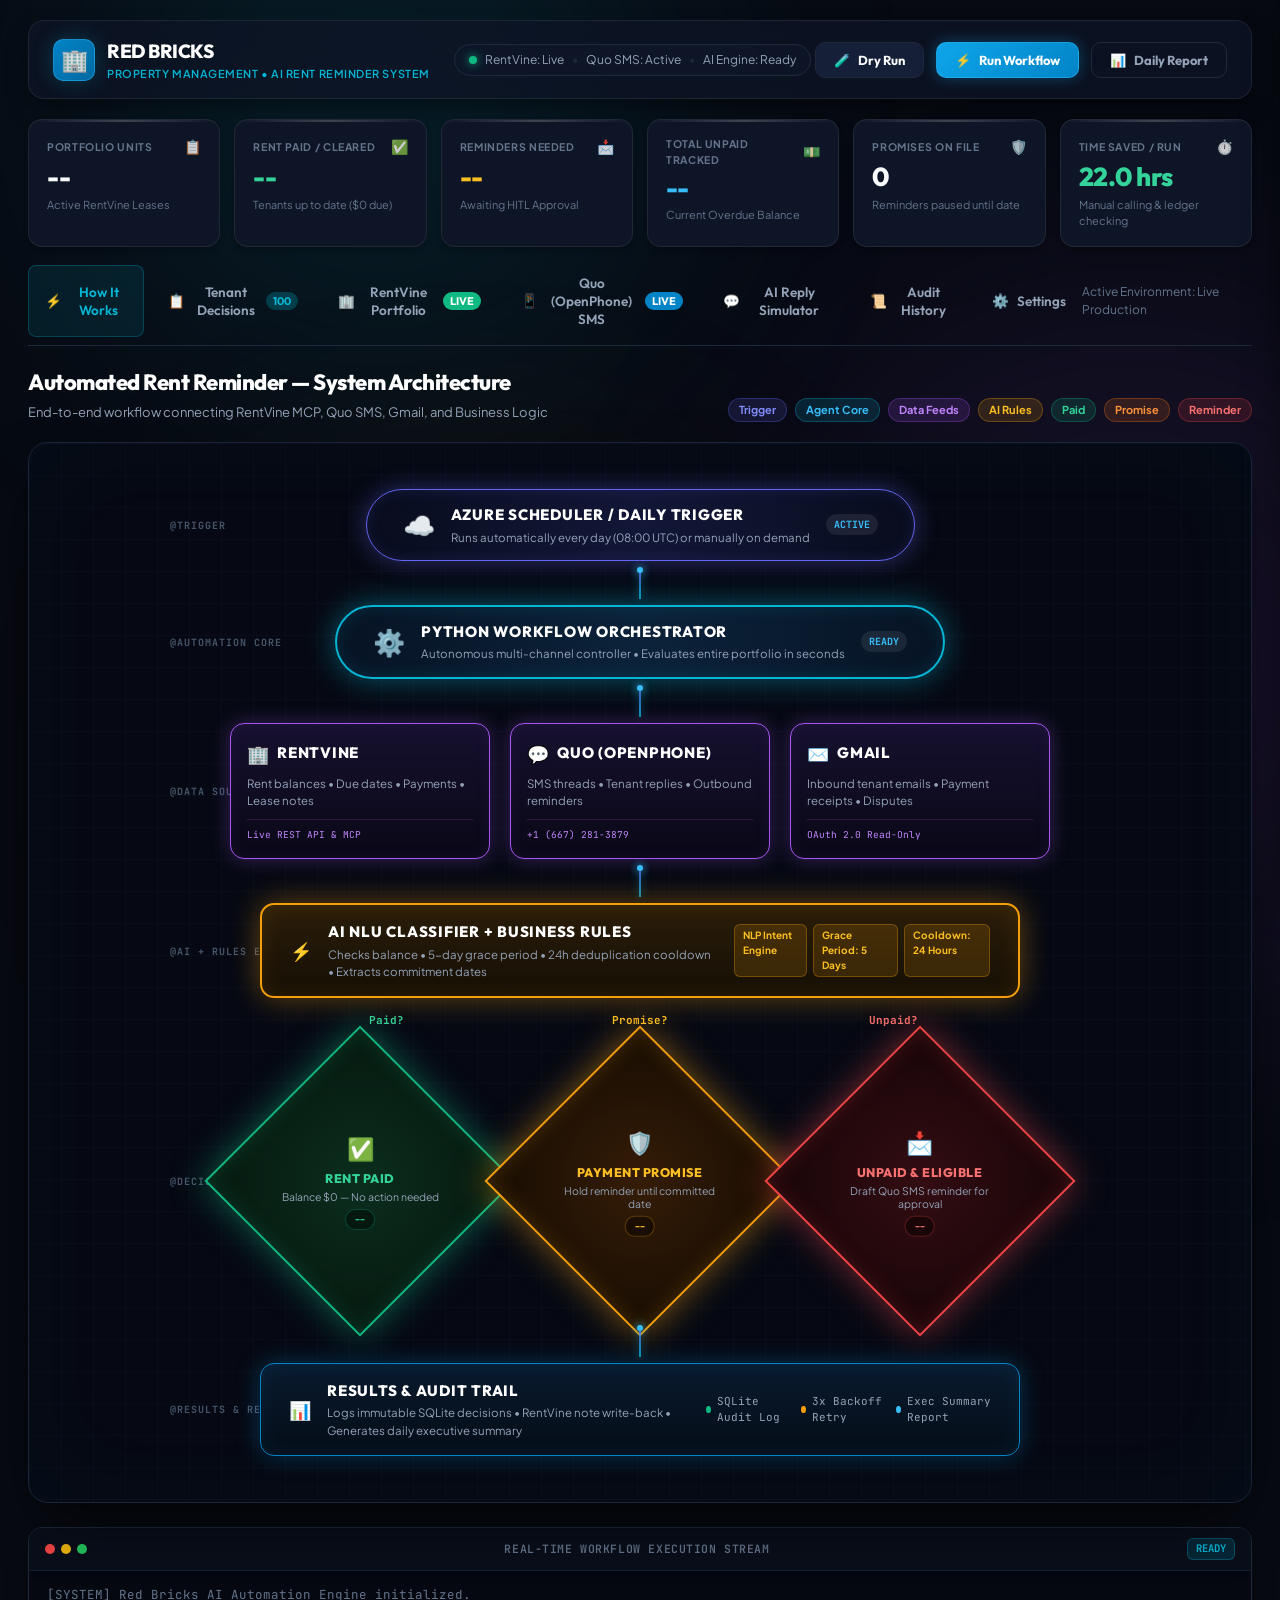
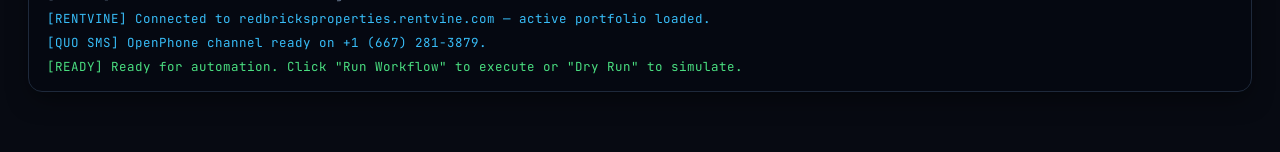
==== web/index.html @ 26672c4c "Quo" ====
<!DOCTYPE html>
<html lang="en">
<head>
  <meta charset="UTF-8">
  <meta name="viewport" content="width=device-width, initial-scale=1.0">
  <title>Red Bricks Property Management — AI-Powered Rent Automation</title>
  <meta name="description" content="AI-Powered Automated Rent Reminder Workflow connecting RentVine MCP, Quo (OpenPhone) SMS, Gmail, and Azure Scheduler.">

  <!-- Google Fonts: Outfit & Plus Jakarta Sans & JetBrains Mono -->
  <link rel="preconnect" href="https://fonts.googleapis.com">
  <link rel="preconnect" href="https://fonts.gstatic.com" crossorigin>
  <link href="https://fonts.googleapis.com/css2?family=JetBrains+Mono:wght@400;500;600&family=Outfit:wght@400;500;600;700;800&family=Plus+Jakarta+Sans:wght@400;500;600;700&display=swap" rel="stylesheet">

  <link rel="stylesheet" href="css/styles.css">
  <link rel="stylesheet" href="css/flowchart.css">
</head>
<body class="dark-theme">

  <!-- Ambient Glow Effects -->
  <div class="ambient-glow glow-cyan"></div>
  <div class="ambient-glow glow-purple"></div>
  <div class="ambient-glow glow-amber"></div>

  <!-- App Wrapper -->
  <div class="app-container">

    <!-- Top Navigation Header -->
    <header class="top-nav">
      <div class="nav-left">
        <div class="brand-badge">
          <div class="brand-icon">🏢</div>
          <div class="brand-text">
            <span class="brand-title">RED BRICKS</span>
            <span class="brand-subtitle">Property Management • AI Rent Reminder System</span>
          </div>
        </div>

        <div class="integration-status-pill" id="system-status-indicator">
          <span class="pulse-dot"></span>
          <span class="status-label">RentVine: Live</span>
          <span class="divider">•</span>
          <span class="status-label">Quo SMS: Active</span>
          <span class="divider">•</span>
          <span class="status-label">AI Engine: Ready</span>
        </div>
      </div>

      <div class="nav-right">
        <button id="btn-dry-run" class="btn btn-secondary" title="Preview AI decisions without dispatching messages">
          <span class="btn-icon">🧪</span>
          <span>Dry Run</span>
        </button>
        <button id="btn-run-workflow" class="btn btn-primary" title="Execute daily rent check and draft reminders">
          <span class="btn-icon">⚡</span>
          <span>Run Workflow</span>
        </button>
        <button id="btn-view-report" class="btn btn-ghost" title="View Daily Executive Report">
          <span class="btn-icon">📊</span>
          <span>Daily Report</span>
        </button>
      </div>
    </header>

    <!-- Executive KPI Summary Cards (Auto-updated from live data) -->
    <section class="kpi-ribbon" style="margin-top: 14px; margin-bottom: 18px;">
      <div class="kpi-card">
        <div class="kpi-header">
          <span class="kpi-title">PORTFOLIO UNITS</span>
          <span class="kpi-icon">📋</span>
        </div>
        <div class="kpi-value" id="val-total-units">--</div>
        <div class="kpi-subtext">Active RentVine Leases</div>
      </div>

      <div class="kpi-card">
        <div class="kpi-header">
          <span class="kpi-title">RENT PAID / CLEARED</span>
          <span class="kpi-icon">✅</span>
        </div>
        <div class="kpi-value highlight-emerald" id="val-count-paid">--</div>
        <div class="kpi-subtext">Tenants up to date ($0 due)</div>
      </div>

      <div class="kpi-card">
        <div class="kpi-header">
          <span class="kpi-title">REMINDERS NEEDED</span>
          <span class="kpi-icon">📩</span>
        </div>
        <div class="kpi-value highlight-amber" id="val-count-sent">--</div>
        <div class="kpi-subtext">Awaiting HITL Approval</div>
      </div>

      <div class="kpi-card">
        <div class="kpi-header">
          <span class="kpi-title">TOTAL UNPAID TRACKED</span>
          <span class="kpi-icon">💵</span>
        </div>
        <div class="kpi-value highlight-cyan" id="val-overdue-balance">--</div>
        <div class="kpi-subtext">Current Overdue Balance</div>
      </div>

      <div class="kpi-card">
        <div class="kpi-header">
          <span class="kpi-title">PROMISES ON FILE</span>
          <span class="kpi-icon">🛡️</span>
        </div>
        <div class="kpi-value" id="val-count-promises">0</div>
        <div class="kpi-subtext">Reminders paused until date</div>
      </div>

      <div class="kpi-card">
        <div class="kpi-header">
          <span class="kpi-title">TIME SAVED / RUN</span>
          <span class="kpi-icon">⏱️</span>
        </div>
        <div class="kpi-value highlight-emerald" id="val-time-saved">22.0 hrs</div>
        <div class="kpi-subtext">Manual calling & ledger checking</div>
      </div>
    </section>

    <!-- Main Navigation Tabs -->
    <nav class="sub-nav">
      <div class="nav-tabs">
        <button class="nav-tab active" data-tab="architecture">
          <span class="tab-icon">⚡</span> How It Works
        </button>
        <button class="nav-tab" data-tab="tenants">
          <span class="tab-icon">📋</span> Tenant Decisions
          <span class="tab-badge" id="badge-total-tenants">100</span>
        </button>
        <button class="nav-tab" data-tab="rentvine-live">
          <span class="tab-icon">🏢</span> RentVine Portfolio
          <span class="tab-badge" style="background:#10b981;color:#fff;">LIVE</span>
        </button>
        <button class="nav-tab" data-tab="quo-live">
          <span class="tab-icon">📱</span> Quo (OpenPhone) SMS
          <span class="tab-badge" style="background:#0284c7;color:#fff;">LIVE</span>
        </button>
        <button class="nav-tab" data-tab="simulator">
          <span class="tab-icon">💬</span> AI Reply Simulator
        </button>
        <button class="nav-tab" data-tab="runs">
          <span class="tab-icon">📜</span> Audit History
        </button>
        <button class="nav-tab" data-tab="settings">
          <span class="tab-icon">⚙️</span> Settings
        </button>
      </div>
      <div class="last-sync-tag" id="last-sync-time">
        Active Environment: Live Production
      </div>
    </nav>

    <!-- TAB 1: SYSTEM ARCHITECTURE & INTERACTIVE FLOWCHART -->
    <main class="tab-content active" id="tab-architecture">
      <div class="content-header">
        <div>
          <h1 class="page-title">Automated Rent Reminder — System Architecture</h1>
          <p class="page-subtitle">End-to-end workflow connecting RentVine MCP, Quo SMS, Gmail, and Business Logic</p>
        </div>
        <div class="flowchart-actions">
          <div class="legend-pills">
            <span class="legend-pill glow-pill-blue">Trigger</span>
            <span class="legend-pill glow-pill-cyan">Agent Core</span>
            <span class="legend-pill glow-pill-purple">Data Feeds</span>
            <span class="legend-pill glow-pill-amber">AI Rules</span>
            <span class="legend-pill glow-pill-emerald">Paid</span>
            <span class="legend-pill glow-pill-orange">Promise</span>
            <span class="legend-pill glow-pill-red">Reminder</span>
          </div>
        </div>
      </div>

      <!-- Flowchart Container with animated particles -->
      <div class="flowchart-board" id="flowchart-board">
        <div class="grid-overlay"></div>
        <svg class="flowchart-svg" id="flowchart-svg" width="100%" height="100%"></svg>

        <div class="flowchart-layout">
          <!-- Layer 1: Trigger -->
          <div class="flow-layer" data-layer-title="TRIGGER">
            <div class="flow-node node-pill node-azure" id="node-azure" data-node="azure">
              <div class="node-icon">☁️</div>
              <div class="node-content">
                <div class="node-title">AZURE SCHEDULER / DAILY TRIGGER</div>
                <div class="node-desc">Runs automatically every day (08:00 UTC) or manually on demand</div>
              </div>
              <div class="node-badge" id="badge-azure-status">ACTIVE</div>
            </div>
          </div>

          <div class="flow-connector-stem"></div>

          <!-- Layer 2: Automation Core -->
          <div class="flow-layer" data-layer-title="AUTOMATION CORE">
            <div class="flow-node node-pill node-agent" id="node-agent" data-node="agent">
              <div class="node-icon">⚙️</div>
              <div class="node-content">
                <div class="node-title">PYTHON WORKFLOW ORCHESTRATOR</div>
                <div class="node-desc">Autonomous multi-channel controller • Evaluates entire portfolio in seconds</div>
              </div>
              <div class="node-badge" id="badge-agent-status">READY</div>
            </div>
          </div>

          <div class="flow-connector-stem"></div>

          <!-- Layer 3: Data Sources -->
          <div class="flow-layer" data-layer-title="DATA SOURCES">
            <div class="flow-row three-cols">
              <!-- RentVine MCP -->
              <div class="flow-node node-card node-rentvine" id="node-rentvine" data-node="rentvine">
                <div class="node-card-header">
                  <div class="node-icon-small">🏢</div>
                  <div class="node-title">RENTVINE</div>
                </div>
                <div class="node-desc">Rent balances • Due dates • Payments • Lease notes</div>
                <div class="node-meta-tag">Live REST API & MCP</div>
              </div>

              <!-- Quo (OpenPhone) -->
              <div class="flow-node node-card node-quo" id="node-quo" data-node="quo">
                <div class="node-card-header">
                  <div class="node-icon-small">💬</div>
                  <div class="node-title">QUO (OPENPHONE)</div>
                </div>
                <div class="node-desc">SMS threads • Tenant replies • Outbound reminders</div>
                <div class="node-meta-tag">+1 (667) 281-3879</div>
              </div>

              <!-- Gmail -->
              <div class="flow-node node-card node-gmail" id="node-gmail" data-node="gmail">
                <div class="node-card-header">
                  <div class="node-icon-small">✉️</div>
                  <div class="node-title">GMAIL</div>
                </div>
                <div class="node-desc">Inbound tenant emails • Payment receipts • Disputes</div>
                <div class="node-meta-tag">OAuth 2.0 Read-Only</div>
              </div>
            </div>
          </div>

          <div class="flow-connector-stem"></div>

          <!-- Layer 4: AI + Business Rules Engine -->
          <div class="flow-layer" data-layer-title="AI + RULES ENGINE">
            <div class="flow-node node-banner node-rules" id="node-rules" data-node="rules">
              <div class="node-icon-small">⚡</div>
              <div class="node-content">
                <div class="node-title">AI NLU CLASSIFIER + BUSINESS RULES</div>
                <div class="node-desc">Checks balance • 5-day grace period • 24h deduplication cooldown • Extracts commitment dates</div>
              </div>
              <div class="node-chips">
                <span class="chip">NLP Intent Engine</span>
                <span class="chip">Grace Period: 5 Days</span>
                <span class="chip">Cooldown: 24 Hours</span>
              </div>
            </div>
          </div>

          <div class="flow-connector-labels">
            <span class="branch-label paid-label">Paid?</span>
            <span class="branch-label promise-label">Promise?</span>
            <span class="branch-label unpaid-label">Unpaid?</span>
          </div>

          <!-- Layer 5: Decision Outcomes -->
          <div class="flow-layer" data-layer-title="DECISION OUTCOMES">
            <div class="flow-row three-cols diamonds-row">
              <div class="diamond-wrapper">
                <div class="flow-node node-diamond diamond-green" id="node-outcome-paid" data-node="outcome-paid">
                  <div class="diamond-inner">
                    <div class="diamond-icon">✅</div>
                    <div class="diamond-title">RENT PAID</div>
                    <div class="diamond-desc">Balance $0 — No action needed</div>
                    <div class="diamond-counter" id="count-diamond-paid">--</div>
                  </div>
                </div>
              </div>

              <div class="diamond-wrapper">
                <div class="flow-node node-diamond diamond-orange" id="node-outcome-promise" data-node="outcome-promise">
                  <div class="diamond-inner">
                    <div class="diamond-icon">🛡️</div>
                    <div class="diamond-title">PAYMENT PROMISE</div>
                    <div class="diamond-desc">Hold reminder until committed date</div>
                    <div class="diamond-counter" id="count-diamond-promise">--</div>
                  </div>
                </div>
              </div>

              <div class="diamond-wrapper">
                <div class="flow-node node-diamond diamond-red" id="node-outcome-unpaid" data-node="outcome-unpaid">
                  <div class="diamond-inner">
                    <div class="diamond-icon">📩</div>
                    <div class="diamond-title">UNPAID & ELIGIBLE</div>
                    <div class="diamond-desc">Draft Quo SMS reminder for approval</div>
                    <div class="diamond-counter" id="count-diamond-unpaid">--</div>
                  </div>
                </div>
              </div>
            </div>
          </div>

          <div class="flow-connector-stem"></div>

          <!-- Layer 6: Results & Reporting Layer -->
          <div class="flow-layer" data-layer-title="RESULTS & REPORTING">
            <div class="flow-node node-banner node-results" id="node-results" data-node="results">
              <div class="node-icon-small">📊</div>
              <div class="node-content">
                <div class="node-title">RESULTS & AUDIT TRAIL</div>
                <div class="node-desc">Logs immutable SQLite decisions • RentVine note write-back • Generates daily executive summary</div>
              </div>
              <div class="results-indicators">
                <div class="res-item"><span class="dot-green"></span> SQLite Audit Log</div>
                <div class="res-item"><span class="dot-amber"></span> 3x Backoff Retry</div>
                <div class="res-item"><span class="dot-cyan"></span> Exec Summary Report</div>
              </div>
            </div>
          </div>
        </div>
      </div>

      <!-- Live Execution Log Terminal -->
      <section class="live-terminal-panel">
        <div class="terminal-header">
          <div class="terminal-dots">
            <span class="dot red"></span>
            <span class="dot yellow"></span>
            <span class="dot green"></span>
          </div>
          <div class="terminal-title">REAL-TIME WORKFLOW EXECUTION STREAM</div>
          <div class="terminal-badge" id="terminal-status-tag">READY</div>
        </div>
        <div class="terminal-body" id="workflow-console-output">
          <div class="log-line text-muted">[SYSTEM] Red Bricks AI Automation Engine initialized.</div>
          <div class="log-line text-info">[RENTVINE] Connected to redbricksproperties.rentvine.com — active portfolio loaded.</div>
          <div class="log-line text-info">[QUO SMS] OpenPhone channel ready on +1 (667) 281-3879.</div>
          <div class="log-line text-success">[READY] Ready for automation. Click "Run Workflow" to execute or "Dry Run" to simulate.</div>
        </div>
      </section>
    </main>

    <!-- TAB 2: TENANT DECISIONS & LEDGER -->
    <main class="tab-content" id="tab-tenants">
      <div class="content-header">
        <div>
          <h1 class="page-title">Tenant Decisions & AI Outcomes</h1>
          <p class="page-subtitle">Real-time status of rent balances, due dates, AI outcomes, and 1-click reminder triggers.</p>
        </div>
        <div class="table-controls">
          <div class="search-box">
            <span class="search-icon">🔍</span>
            <input type="text" id="tenant-search" placeholder="Search tenant, property, or unit...">
          </div>
          <select id="filter-property" class="select-dropdown">
            <option value="ALL">All Properties (Live)</option>
          </select>
        </div>
      </div>

      <!-- Filter Tabs -->
      <div class="filter-pills">
        <button class="filter-pill active" data-filter="ALL" id="pill-filter-all">All Tenants</button>
        <button class="filter-pill" data-filter="SEND_REMINDER" id="pill-filter-reminded">📩 Reminders Needed</button>
        <button class="filter-pill" data-filter="HOLD_PROMISE" id="pill-filter-promised">🛡️ Promises on File</button>
        <button class="filter-pill" data-filter="SKIP_PAID" id="pill-filter-paid">✅ Paid / Cleared</button>
        <button class="filter-pill" data-filter="FLAG_MANUAL_REVIEW" id="pill-filter-flagged">🔴 Flagged / Disputes</button>
        <button class="filter-pill" data-filter="SKIP_ALREADY_REMINDED" id="pill-filter-cooldown">🚫 In Cooldown / Grace</button>
      </div>

      <!-- Tenants Table -->
      <div class="table-container">
        <table class="data-table" id="tenants-table">
          <thead>
            <tr>
              <th>Tenant & Contact</th>
              <th>Property & Unit</th>
              <th>Rent Balance</th>
              <th>Due Date</th>
              <th>Latest Tenant Message</th>
              <th>AI Decision Outcome</th>
              <th>Reason & Status</th>
              <th>Action</th>
            </tr>
          </thead>
          <tbody id="tenants-table-body">
            <!-- Dynamically populated via JS -->
          </tbody>
        </table>

        <!-- Main Portfolio Pagination Footer -->
        <div class="pagination-bar" id="tenants-pagination">
          <div id="tenants-page-info">Showing active tenants</div>
          <div style="display:flex;align-items:center;gap:8px;">
            <label style="font-size:12px;color:#64748b;">Per page:</label>
            <select id="tenants-page-size" class="select-dropdown" style="padding:4px 8px;font-size:12px;width:auto;">
              <option value="10">10</option>
              <option value="25" selected>25</option>
              <option value="50">50</option>
              <option value="100">100</option>
              <option value="ALL">All</option>
            </select>
            <button id="btn-tenants-first" class="btn btn-secondary btn-sm" title="First Page">⏮</button>
            <button id="btn-tenants-prev" class="btn btn-secondary btn-sm" title="Previous Page">◀</button>
            <span id="tenants-page-current" style="padding:4px 10px;font-weight:700;color:#38bdf8;background:#1e293b;border-radius:6px;">1</span>
            <button id="btn-tenants-next" class="btn btn-secondary btn-sm" title="Next Page">▶</button>
            <button id="btn-tenants-last" class="btn btn-secondary btn-sm" title="Last Page">⏭</button>
          </div>
        </div>
      </div>
    </main>

    <!-- TAB 3: SMS REMINDER CENTER (QUO / OPENPHONE) -->
    <main class="tab-content" id="tab-quo-live">
      <div class="content-header" style="margin-bottom:20px;">
        <div>
          <h1 class="page-title">Quo (OpenPhone) SMS Reminder Center</h1>
          <p class="page-subtitle">Review AI-generated rent reminders and approve each message before dispatch — full human control.</p>
        </div>
        <button id="btn-refresh-quo" class="btn btn-secondary">
          <span>🔄 Refresh SMS Feed</span>
        </button>
      </div>

      <!-- HITL Safety Banner -->
      <div style="background:rgba(16,185,129,0.06);border:1px solid rgba(16,185,129,0.3);border-radius:14px;padding:18px 24px;margin-bottom:24px;display:flex;align-items:center;gap:18px;">
        <div style="font-size:32px;">🛡️</div>
        <div style="flex:1;">
          <div style="font-weight:700;font-size:15px;color:#10b981;margin-bottom:4px;">
            Human-in-the-Loop Mode Active — You're in Full Control
          </div>
          <div style="font-size:13px;color:#94a3b8;line-height:1.6;">
            The AI prepares personalized reminder drafts for all overdue accounts. Click 
            <strong style="color:#10b981;">Send Reminder</strong> on any tenant to dispatch the SMS directly from your Quo business line.
            <strong>Zero automated spam</strong> — every message is reviewed and approved by you.
          </div>
        </div>
        <div id="quo-hitl-sent-count" style="text-align:center;min-width:80px;">
          <div style="font-size:28px;font-weight:800;color:#10b981;" id="quo-sent-counter">0</div>
          <div style="font-size:11px;color:#64748b;">SMS Sent Today</div>
        </div>
      </div>

      <!-- Quo Details Ribbon -->
      <div class="kpi-ribbon" style="margin-bottom: 24px;">
        <div class="kpi-card">
          <div class="kpi-header"><span class="kpi-title">DEDICATED QUO NUMBER</span><span class="kpi-icon">📱</span></div>
          <div class="kpi-value" id="quo-phone-display" style="font-size:20px;letter-spacing:0.5px;">+1 (667) 281-3879</div>
          <div class="kpi-subtext">OpenPhone ID: PNz3t43PKv</div>
        </div>

        <div class="kpi-card">
          <div class="kpi-header"><span class="kpi-title">REMINDERS AWAITING APPROVAL</span><span class="kpi-icon">⏳</span></div>
          <div class="kpi-value highlight-amber" id="quo-count-needed">--</div>
          <div class="kpi-subtext">Overdue & past grace period</div>
        </div>

        <div class="kpi-card">
          <div class="kpi-header"><span class="kpi-title">INBOUND TENANT REPLIES</span><span class="kpi-icon">💬</span></div>
          <div class="kpi-value highlight-cyan" id="quo-count-inbound">--</div>
          <div class="kpi-subtext">Promises & messages received</div>
        </div>

        <div class="kpi-card">
          <div class="kpi-header"><span class="kpi-title">DISPATCH STATUS</span><span class="kpi-icon">⚡</span></div>
          <div class="kpi-value highlight-emerald" style="font-size:18px;">LIVE CONNECTED</div>
          <div class="kpi-subtext">Ready to dispatch via Quo</div>
        </div>
      </div>

      <!-- Table 1: HITL Reminder Approval Queue -->
      <div class="table-container" style="margin-bottom: 24px;">
        <div class="table-header" style="padding:16px 20px;border-bottom:1px solid #334155;display:flex;flex-wrap:wrap;justify-content:space-between;align-items:center;gap:12px;">
          <div>
            <h3 style="margin:0;font-size:16px;color:#f8fafc;">📩 Pending Reminder Approvals</h3>
            <p style="margin:4px 0 0;font-size:12px;color:#94a3b8;">Review the AI-generated SMS draft below and click Send to transmit via Quo.</p>
          </div>
          <div style="display:flex;gap:10px;align-items:center;flex-wrap:wrap;">
            <input type="text" id="quo-search-input" placeholder="🔍 Search tenant, property, phone..." 
              style="background:#0f172a;border:1px solid #334155;border-radius:8px;padding:7px 12px;color:#f8fafc;font-size:12px;width:240px;outline:none;" />
            <button id="btn-quo-send-all" 
              style="background:linear-gradient(135deg,#10b981,#059669);color:#ffffff;font-weight:700;border:none;border-radius:8px;padding:8px 16px;cursor:pointer;display:flex;align-items:center;gap:6px;font-size:12px;white-space:nowrap;box-shadow:0 2px 8px rgba(16,185,129,0.3);transition:transform 0.15s;"
              onmouseenter="this.style.transform='scale(1.03)'" onmouseleave="this.style.transform='scale(1)'">
              <span>⚡ Send All Reminders (HITL)</span>
            </button>
            <span class="badge" style="background:rgba(245,158,11,0.12);color:#f59e0b;border:1px solid rgba(245,158,11,0.4);padding:6px 10px;border-radius:12px;font-size:11px;">
              🛡️ Approval Required
            </span>
          </div>
        </div>
        <table class="data-table" id="quo-reminders-table">
          <thead>
            <tr>
              <th>Tenant</th>
              <th>Property / Unit</th>
              <th>Phone</th>
              <th>Overdue Balance</th>
              <th>Status</th>
              <th>SMS Draft (Preview)</th>
              <th style="text-align:center;min-width:130px;">HITL Action</th>
            </tr>
          </thead>
          <tbody id="quo-reminders-tbody">
            <tr><td colspan="7" style="text-align:center;padding:24px;color:#94a3b8;">Loading reminder queue...</td></tr>
          </tbody>
        </table>

        <!-- Pagination Controls for Quo Reminders -->
        <div id="quo-pagination-bar" style="display:flex;justify-content:space-between;align-items:center;padding:12px 20px;border-top:1px solid #1e293b;background:#090d16;font-size:12px;color:#94a3b8;">
          <div id="quo-pagination-info">Showing 0 of 0</div>
          <div style="display:flex;gap:8px;align-items:center;">
            <button id="quo-prev-btn" style="background:#1e293b;color:#f8fafc;border:1px solid #334155;border-radius:6px;padding:5px 12px;cursor:pointer;font-size:12px;">◀ Previous</button>
            <span id="quo-page-num" style="color:#cbd5e1;font-weight:600;">Page 1</span>
            <button id="quo-next-btn" style="background:#1e293b;color:#f8fafc;border:1px solid #334155;border-radius:6px;padding:5px 12px;cursor:pointer;font-size:12px;">Next ▶</button>
          </div>
        </div>
      </div>

      <!-- Table 2: Tenant SMS Conversation History -->
      <div class="table-container" style="margin-bottom: 24px;">
        <div class="table-header" style="padding:16px 20px;border-bottom:1px solid #334155;">
          <h3 style="margin:0;font-size:16px;color:#f8fafc;">💬 Live Quo (OpenPhone) Message Threads</h3>
          <p style="margin:4px 0 0;font-size:12px;color:#94a3b8;">Real sent and received SMS history across your tenant conversations.</p>
        </div>
        <table class="data-table" id="quo-messages-table">
          <thead>
            <tr>
              <th>Time</th>
              <th>Direction</th>
              <th>Tenant / Sender</th>
              <th>Message Content</th>
              <th>Status</th>
            </tr>
          </thead>
          <tbody id="quo-messages-tbody">
            <tr><td colspan="5" style="text-align:center;padding:24px;color:#94a3b8;">Loading SMS message threads...</td></tr>
          </tbody>
        </table>
      </div>
    </main>

    <!-- TAB 4: INTERACTIVE TENANT REPLY SIMULATOR -->
    <main class="tab-content" id="tab-simulator">
      <div class="content-header">
        <div>
          <h1 class="page-title">AI Intent Classifier — Live Demonstration Sandbox</h1>
          <p class="page-subtitle">Test any tenant SMS reply scenario against the AI Natural Language Understanding classifier and Business Rules Engine.</p>
        </div>
      </div>

      <div class="simulator-grid">
        <!-- Input Form -->
        <div class="sim-card sim-input-card">
          <h3 class="card-title">1. Configure Incoming Tenant Reply</h3>
          
          <div class="form-group">
            <label for="sim-tenant-select">Target Tenant Profile:</label>
            <select id="sim-tenant-select" class="form-control">
              <!-- Dynamically populated -->
            </select>
          </div>

          <div class="form-group">
            <label>Communication Channel:</label>
            <div class="radio-toggle">
              <label class="radio-label">
                <input type="radio" name="sim-channel" value="SMS" checked>
                <span>💬 Quo SMS Text</span>
              </label>
              <label class="radio-label">
                <input type="radio" name="sim-channel" value="EMAIL">
                <span>✉️ Gmail Email</span>
              </label>
            </div>
          </div>

          <div class="form-group">
            <label for="sim-message-text">Inbound Message Content:</label>
            <textarea id="sim-message-text" rows="4" class="form-control" placeholder="Type tenant message here... e.g. 'Sorry for the delay! My direct deposit lands this Friday, I will pay the full amount by Friday morning.'"></textarea>
          </div>

          <div class="quick-presets">
            <span class="preset-label">Quick Scenarios:</span>
            <button class="btn-preset" data-text="Hey, sorry! I will pay by Friday morning once my paycheck deposits.">💰 Promise (Friday)</button>
            <button class="btn-preset" data-text="I can transfer $1,400 tomorrow night through the resident portal.">📅 Promise (Tomorrow)</button>
            <button class="btn-preset" data-text="I already paid this morning via my bank portal, check confirmation #RV-99218.">✅ Claims Paid</button>
            <button class="btn-preset" data-text="I am withholding rent until maintenance fixes the water leak in my bathroom!">⚠️ Maintenance Dispute</button>
            <button class="btn-preset" data-text="You charged me twice for late fee, this is wrong and I want my lawyer to review it.">⚖️ Billing Dispute</button>
          </div>

          <div class="form-actions">
            <button id="btn-run-simulation" class="btn btn-primary btn-full">
              <span>⚡ Run AI Classifier & Decision Engine</span>
            </button>
          </div>
        </div>

        <!-- Simulation Results Output -->
        <div class="sim-card sim-output-card">
          <h3 class="card-title">2. AI Intent & Rule Outcome Analysis</h3>

          <div id="sim-results-empty" class="sim-placeholder">
            <div class="placeholder-icon">🤖</div>
            <p>Select a quick scenario or type a message, then click "Run AI Classifier" to test real-time intent extraction and rule response.</p>
          </div>

          <div id="sim-results-content" class="sim-results-view hidden">
            <!-- Intent Badge -->
            <div class="sim-metric-row">
              <div class="sim-metric">
                <span class="sim-label">DETECTED INTENT</span>
                <span class="sim-badge" id="sim-result-intent">PROMISE_MADE</span>
              </div>
              <div class="sim-metric">
                <span class="sim-label">AI CONFIDENCE</span>
                <span class="sim-val" id="sim-result-confidence">94%</span>
              </div>
              <div class="sim-metric">
                <span class="sim-label">EXTRACTED COMMITMENT DATE</span>
                <span class="sim-val highlight-amber" id="sim-result-date">2026-10-23</span>
              </div>
            </div>

            <!-- Decision Outcome Banner -->
            <div class="sim-outcome-box" id="sim-result-outcome-box">
              <div class="outcome-icon" id="sim-result-outcome-icon">🛡️</div>
              <div>
                <div class="outcome-title" id="sim-result-outcome-title">HOLD_PROMISE — Reminder Held</div>
                <div class="outcome-desc" id="sim-result-outcome-desc">Payment promise detected. Reminder suppressed and RentVine note queued.</div>
              </div>
            </div>

            <!-- RentVine Note Write-back Preview -->
            <div class="note-preview-box">
              <div class="note-header">
                <span>📝 RENTVINE NOTE WRITE-BACK (Automated)</span>
                <span class="note-status-badge">Recorded</span>
              </div>
              <div class="note-body" id="sim-result-note-text">
                [AI PAYMENT PROMISE ON FILE: Will pay by 2026-10-23] Tenant confirmed via SMS: "Hey, sorry! I will pay by Friday morning once my paycheck deposits."
              </div>
            </div>

            <!-- Engine Reasoning Details -->
            <div class="reasoning-box">
              <span class="reasoning-title">🔍 Decision Engine Reasoning:</span>
              <p id="sim-result-reasoning" class="reasoning-text"></p>
            </div>
          </div>
        </div>
      </div>
    </main>

    <!-- TAB 5: LIVE RENTVINE DATA -->
    <main class="tab-content" id="tab-rentvine-live">
      <div class="content-header" style="margin-bottom:24px;">
        <div>
          <h1 class="page-title">Live RentVine Portfolio Feeds</h1>
          <p class="page-subtitle">Synchronized live data from redbricksproperties.rentvine.com — properties, tenant contacts, and active leases.</p>
        </div>
        <button id="btn-refresh-rentvine" class="btn btn-secondary">
          <span>🔄 Refresh RentVine Data</span>
        </button>
      </div>

      <div class="kpi-ribbon" style="margin-bottom: 24px;">
        <div class="kpi-card" id="card-rv-props" style="cursor:pointer;">
          <div class="kpi-header"><span class="kpi-title">LIVE PROPERTIES</span><span class="kpi-icon">🏢</span></div>
          <div class="kpi-value" id="rv-count-properties">--</div>
          <div class="kpi-subtext">Click to view properties</div>
        </div>
        <div class="kpi-card" id="card-rv-tenants" style="cursor:pointer;">
          <div class="kpi-header"><span class="kpi-title">LIVE TENANT CONTACTS</span><span class="kpi-icon">👥</span></div>
          <div class="kpi-value" id="rv-count-tenants">--</div>
          <div class="kpi-subtext">Click to view contacts</div>
        </div>
        <div class="kpi-card" id="card-rv-leases" style="cursor:pointer;">
          <div class="kpi-header"><span class="kpi-title">ACTIVE LEASES</span><span class="kpi-icon">📜</span></div>
          <div class="kpi-value" id="rv-count-leases">--</div>
          <div class="kpi-subtext">Click to view leases</div>
        </div>
      </div>

      <!-- SECTION 1: PROPERTIES (PAGINATED) -->
      <div class="table-container" style="margin-bottom: 28px;">
        <div class="table-header" style="padding:16px 20px;border-bottom:1px solid #334155;display:flex;justify-content:space-between;align-items:center;flex-wrap:wrap;gap:12px;">
          <div style="display:flex;align-items:center;gap:12px;">
            <h3 style="margin:0;font-size:16px;color:#f8fafc;">🏢 Live Properties</h3>
            <span class="badge" id="rv-props-total-badge" style="background:#0284c722;color:#38bdf8;padding:3px 10px;border-radius:12px;font-size:12px;">Loading...</span>
          </div>
          <div style="display:flex;align-items:center;gap:10px;">
            <div class="search-box" style="margin:0;">
              <span class="search-icon">🔍</span>
              <input type="text" id="rv-props-search" placeholder="Search address or name..." style="width:220px;padding:6px 10px 6px 32px;font-size:12px;">
            </div>
            <select id="rv-props-pagesize" class="select-dropdown" style="padding:5px 10px;font-size:12px;width:auto;">
              <option value="10">10 / page</option>
              <option value="25" selected>25 / page</option>
              <option value="50">50 / page</option>
              <option value="100">100 / page</option>
            </select>
          </div>
        </div>
        <table class="data-table" id="rv-properties-table">
          <thead>
            <tr>
              <th style="width:100px;">Property ID</th>
              <th>Property Name / Address</th>
              <th>City, State</th>
              <th>Postal Code</th>
              <th>Status</th>
            </tr>
          </thead>
          <tbody id="rv-properties-tbody">
            <tr><td colspan="5" style="text-align:center;padding:24px;color:#94a3b8;">Loading properties...</td></tr>
          </tbody>
        </table>
        <div class="pagination-bar" style="display:flex;justify-content:space-between;align-items:center;padding:12px 20px;background:#0f172a;border-top:1px solid #1e293b;border-radius:0 0 12px 12px;font-size:13px;color:#94a3b8;">
          <div id="rv-props-page-info">Showing properties</div>
          <div style="display:flex;align-items:center;gap:6px;">
            <button id="btn-rv-props-first" class="btn btn-secondary btn-sm" title="First Page">⏮</button>
            <button id="btn-rv-props-prev" class="btn btn-secondary btn-sm" title="Previous Page">◀</button>
            <span id="rv-props-page-current" style="padding:4px 10px;font-weight:700;color:#38bdf8;background:#1e293b;border-radius:6px;">1</span>
            <button id="btn-rv-props-next" class="btn btn-secondary btn-sm" title="Next Page">▶</button>
            <button id="btn-rv-props-last" class="btn btn-secondary btn-sm" title="Last Page">⏭</button>
          </div>
        </div>
      </div>

      <!-- SECTION 2: TENANTS (PAGINATED) -->
      <div class="table-container" style="margin-bottom: 28px;">
        <div class="table-header" style="padding:16px 20px;border-bottom:1px solid #334155;display:flex;justify-content:space-between;align-items:center;flex-wrap:wrap;gap:12px;">
          <div style="display:flex;align-items:center;gap:12px;">
            <h3 style="margin:0;font-size:16px;color:#f8fafc;">👥 Live Tenants & Contacts</h3>
            <span class="badge" id="rv-tens-total-badge" style="background:#05966922;color:#34d399;padding:3px 10px;border-radius:12px;font-size:12px;">Loading...</span>
          </div>
          <div style="display:flex;align-items:center;gap:10px;">
            <div class="search-box" style="margin:0;">
              <span class="search-icon">🔍</span>
              <input type="text" id="rv-tens-search" placeholder="Search tenant name..." style="width:220px;padding:6px 10px 6px 32px;font-size:12px;">
            </div>
            <select id="rv-tens-pagesize" class="select-dropdown" style="padding:5px 10px;font-size:12px;width:auto;">
              <option value="10">10 / page</option>
              <option value="25" selected>25 / page</option>
              <option value="50">50 / page</option>
              <option value="100">100 / page</option>
            </select>
          </div>
        </div>
        <table class="data-table" id="rv-tenants-table">
          <thead>
            <tr>
              <th style="width:100px;">Contact ID</th>
              <th>Tenant / Contact Name</th>
              <th>Email Address</th>
              <th>Phone Number</th>
            </tr>
          </thead>
          <tbody id="rv-tenants-tbody">
            <tr><td colspan="4" style="text-align:center;padding:24px;color:#94a3b8;">Loading tenants...</td></tr>
          </tbody>
        </table>
        <div class="pagination-bar" style="display:flex;justify-content:space-between;align-items:center;padding:12px 20px;background:#0f172a;border-top:1px solid #1e293b;border-radius:0 0 12px 12px;font-size:13px;color:#94a3b8;">
          <div id="rv-tens-page-info">Showing contacts</div>
          <div style="display:flex;align-items:center;gap:6px;">
            <button id="btn-rv-tens-first" class="btn btn-secondary btn-sm" title="First Page">⏮</button>
            <button id="btn-rv-tens-prev" class="btn btn-secondary btn-sm" title="Previous Page">◀</button>
            <span id="rv-tens-page-current" style="padding:4px 10px;font-weight:700;color:#38bdf8;background:#1e293b;border-radius:6px;">1</span>
            <button id="btn-rv-tens-next" class="btn btn-secondary btn-sm" title="Next Page">▶</button>
            <button id="btn-rv-tens-last" class="btn btn-secondary btn-sm" title="Last Page">⏭</button>
          </div>
        </div>
      </div>

      <!-- SECTION 3: LEASES (PAGINATED) -->
      <div class="table-container" style="margin-bottom: 28px;">
        <div class="table-header" style="padding:16px 20px;border-bottom:1px solid #334155;display:flex;justify-content:space-between;align-items:center;flex-wrap:wrap;gap:12px;">
          <div style="display:flex;align-items:center;gap:12px;">
            <h3 style="margin:0;font-size:16px;color:#f8fafc;">📜 Live Leases</h3>
            <span class="badge" id="rv-leases-total-badge" style="background:#d9770622;color:#fbbf24;padding:3px 10px;border-radius:12px;font-size:12px;">Loading...</span>
          </div>
          <div style="display:flex;align-items:center;gap:10px;">
            <div class="search-box" style="margin:0;">
              <span class="search-icon">🔍</span>
              <input type="text" id="rv-leases-search" placeholder="Search lease or property..." style="width:220px;padding:6px 10px 6px 32px;font-size:12px;">
            </div>
            <select id="rv-leases-pagesize" class="select-dropdown" style="padding:5px 10px;font-size:12px;width:auto;">
              <option value="10">10 / page</option>
              <option value="25" selected>25 / page</option>
              <option value="50">50 / page</option>
              <option value="100">100 / page</option>
            </select>
          </div>
        </div>
        <table class="data-table" id="rv-leases-table">
          <thead>
            <tr>
              <th style="width:90px;">Lease ID</th>
              <th>Tenants</th>
              <th>Property / Unit</th>
              <th>Monthly Rent</th>
              <th>Term Dates</th>
              <th>Lease Status</th>
            </tr>
          </thead>
          <tbody id="rv-leases-tbody">
            <tr><td colspan="6" style="text-align:center;padding:24px;color:#94a3b8;">Loading leases...</td></tr>
          </tbody>
        </table>
        <div class="pagination-bar" style="display:flex;justify-content:space-between;align-items:center;padding:12px 20px;background:#0f172a;border-top:1px solid #1e293b;border-radius:0 0 12px 12px;font-size:13px;color:#94a3b8;">
          <div id="rv-leases-page-info">Showing leases</div>
          <div style="display:flex;align-items:center;gap:6px;">
            <button id="btn-rv-leases-first" class="btn btn-secondary btn-sm" title="First Page">⏮</button>
            <button id="btn-rv-leases-prev" class="btn btn-secondary btn-sm" title="Previous Page">◀</button>
            <span id="rv-leases-page-current" style="padding:4px 10px;font-weight:700;color:#38bdf8;background:#1e293b;border-radius:6px;">1</span>
            <button id="btn-rv-leases-next" class="btn btn-secondary btn-sm" title="Next Page">▶</button>
            <button id="btn-rv-leases-last" class="btn btn-secondary btn-sm" title="Last Page">⏭</button>
          </div>
        </div>
      </div>
    </main>

    <!-- TAB 6: AUDIT HISTORY -->
    <main class="tab-content" id="tab-runs">
      <div class="content-header">
        <div>
          <h1 class="page-title">Workflow Execution History</h1>
          <p class="page-subtitle">Immutable audit trail of automated cycles and decisions.</p>
        </div>
      </div>
      <div class="runs-list" id="runs-history-container">
        <!-- Dynamically populated via JS -->
      </div>
    </main>

    <!-- TAB 7: SETTINGS -->
    <main class="tab-content" id="tab-settings">
      <div class="content-header">
        <div>
          <h1 class="page-title">Integration & Automation Settings</h1>
          <p class="page-subtitle">Configure business rule thresholds, cooldown windows, and Model Context Protocol settings.</p>
        </div>
      </div>

      <div class="settings-grid">
        <!-- RentVine MCP -->
        <div class="settings-card">
          <div class="card-badge">Live Active</div>
          <h3>🏢 RentVine Integration</h3>
          <p class="settings-desc">Model Context Protocol connection to RentVine property management system.</p>
          <div class="form-group">
            <label>Subdomain Endpoint:</label>
            <input type="text" class="form-control" value="https://redbricksproperties.rentvine.com" readonly>
          </div>
          <div class="form-group">
            <label>Authentication Protocol:</label>
            <input type="text" class="form-control" value="REST API Key + Secret (Basic Auth)" readonly>
          </div>
          <div class="form-group">
            <label>Capabilities Enabled:</label>
            <ul class="settings-checklist">
              <li>✓ Rent balance querying (Read-Only)</li>
              <li>✓ Payment history & due date verification</li>
              <li>✓ Tenant note reading & write-back</li>
              <li>✓ Native API sync with pagination</li>
            </ul>
          </div>
        </div>

        <!-- Quo (OpenPhone) -->
        <div class="settings-card">
          <div class="card-badge">Live Active</div>
          <h3>💬 Quo (OpenPhone) SMS Channel</h3>
          <p class="settings-desc">AI-powered business communication line for rent reminders and tenant replies.</p>
          <div class="form-group">
            <label>API Endpoint:</label>
            <input type="text" class="form-control" value="https://api.openphone.com/v1" readonly>
          </div>
          <div class="form-group">
            <label>Dedicated Phone Number ID:</label>
            <input type="text" class="form-control" value="PNz3t43PKv (+1 667 281-3879)" readonly>
          </div>
          <div class="form-group">
            <label>HITL Mode:</label>
            <input type="text" class="form-control" value="Enforced (Approval required per reminder)" readonly>
          </div>
        </div>

        <!-- Business Rules -->
        <div class="settings-card">
          <div class="card-badge">Customizable</div>
          <h3>⚡ Business Rules Engine Thresholds</h3>
          <p class="settings-desc">Tune grace periods and cooldown windows governing automated reminders.</p>
          <div class="form-group">
            <label>Grace Period Window (Days after due date):</label>
            <input type="number" id="setting-grace-days" class="form-control" value="5" min="0" max="10">
          </div>
          <div class="form-group">
            <label>Deduplication Cooldown (Hours):</label>
            <input type="number" id="setting-dedup-hours" class="form-control" value="24" min="1" max="72">
          </div>
          <div class="form-group">
            <label>Payment Promise Expiry Window (Days):</label>
            <input type="number" id="setting-promise-days" class="form-control" value="5" min="1" max="14">
          </div>
          <button id="btn-save-settings" class="btn btn-primary btn-full">
            Save Thresholds
          </button>
        </div>
      </div>
    </main>

  </div><!-- /app-container -->

  <!-- MULTI-CHANNEL TENANT INSPECTOR DRAWER -->
  <div class="drawer-backdrop" id="drawer-backdrop"></div>
  <aside class="tenant-drawer" id="tenant-drawer">
    <div class="drawer-header">
      <div>
        <div class="drawer-tenant-name" id="drawer-name">Select Tenant</div>
        <div class="drawer-tenant-sub" id="drawer-property">RentVine Lease & Communication Profile</div>
      </div>
      <button class="drawer-close" id="drawer-close-btn">&times;</button>
    </div>

    <!-- Drawer Navigation Tabs -->
    <div class="drawer-tabs">
      <button class="drawer-tab active" data-drawer-tab="rentvine">RentVine MCP</button>
      <button class="drawer-tab" data-drawer-tab="quo-sms">Quo SMS Thread</button>
      <button class="drawer-tab" data-drawer-tab="gmail">Gmail Replies</button>
      <button class="drawer-tab" data-drawer-tab="audit">Audit Log</button>
    </div>

    <!-- Drawer Content Views -->
    <div class="drawer-body">
      <!-- 1. RentVine Ledger Tab -->
      <div class="drawer-tab-pane active" id="drawer-pane-rentvine">
        <div class="drawer-section">
          <div class="drawer-section-title">RentVine Financial Ledger (Read-Only)</div>
          <div class="drawer-kpi-grid">
            <div class="drawer-kpi-box">
              <span class="d-kpi-label">Current Balance</span>
              <span class="d-kpi-val highlight-amber" id="drawer-rv-balance">$0.00</span>
            </div>
            <div class="drawer-kpi-box">
              <span class="d-kpi-label">Monthly Rent</span>
              <span class="d-kpi-val" id="drawer-rv-rent">$0.00</span>
            </div>
            <div class="drawer-kpi-box">
              <span class="d-kpi-label">Due Date</span>
              <span class="d-kpi-val" id="drawer-rv-due">--</span>
            </div>
            <div class="drawer-kpi-box">
              <span class="d-kpi-label">Lease Status</span>
              <span class="d-kpi-val" id="drawer-rv-status">ACTIVE</span>
            </div>
          </div>
        </div>

        <div class="drawer-section">
          <div class="drawer-section-title">RentVine Ledger Notes</div>
          <div class="drawer-notes-list" id="drawer-rv-notes">
            <div class="text-muted text-sm">No recorded notes for this tenant.</div>
          </div>
          <div class="add-note-box" style="margin-top:12px;">
            <input type="text" id="drawer-input-new-note" placeholder="Write new automated or manager note..." class="form-control form-control-sm">
            <button id="drawer-btn-add-note" class="btn btn-secondary btn-sm" style="margin-top:6px;">Add Note to RentVine</button>
          </div>
        </div>
      </div>

      <!-- 2. Quo SMS Thread Tab -->
      <div class="drawer-tab-pane" id="drawer-pane-quo-sms">
        <div class="drawer-section">
          <div class="drawer-section-title">Quo SMS Conversation (+1-800-REDBRICKS)</div>
          <div class="sms-chat-thread" id="drawer-quo-thread">
            <div class="text-muted text-sm">No SMS messages found.</div>
          </div>
          <div class="add-note-box" style="margin-top:12px;display:flex;gap:8px;">
            <input type="text" id="drawer-manual-sms-input" placeholder="Type SMS message to tenant..." class="form-control form-control-sm" style="flex:1;">
            <button id="drawer-btn-send-sms" class="btn btn-primary btn-sm">Send SMS</button>
          </div>
        </div>
      </div>

      <!-- 3. Gmail Replies Tab -->
      <div class="drawer-tab-pane" id="drawer-pane-gmail">
        <div class="drawer-section">
          <div class="drawer-section-title">Tenant Email Inbox (rentals@redbrickpm.com)</div>
          <div class="email-thread-list" id="drawer-email-thread">
            <div class="text-muted text-sm">No emails received from this tenant.</div>
          </div>
        </div>
      </div>

      <!-- 4. Decision Engine Audit Log Tab -->
      <div class="drawer-tab-pane" id="drawer-pane-audit">
        <div class="drawer-section">
          <div class="drawer-section-title">Decision Engine Audit Trail</div>
          <div class="audit-trail-list" id="drawer-audit-log">
            <div class="text-muted text-sm">No recorded workflow decisions yet.</div>
          </div>
        </div>
      </div>
    </div>
  </aside>

  <!-- DAILY SUMMARY REPORT MODAL -->
  <div class="modal-overlay" id="report-modal">
    <div class="modal-dialog modal-lg">
      <div class="modal-header">
        <div>
          <h2 class="modal-title">Executive Summary — Daily Automated Rent Workflow</h2>
          <div class="modal-subtitle" id="modal-report-meta">Automated Portfolio Health Report</div>
        </div>
        <div style="display:flex;gap:10px;align-items:center;">
          <button id="btn-print-report" class="btn btn-secondary btn-sm">🖨️ Print / Save PDF</button>
          <button class="modal-close" id="report-modal-close">&times;</button>
        </div>
      </div>
      <div class="modal-body" id="report-modal-body">
        <div class="report-loading">Loading latest run data...</div>
      </div>
    </div>
  </div>

  <!-- Toast Notification Container -->
  <div class="toast-container" id="toast-container"></div>

  <!-- JavaScript Modules -->
  <script src="js/flowchart.js"></script>
  <script src="js/tenant-drawer.js"></script>
  <script src="js/simulator.js"></script>
  <script src="js/app.js"></script>
</body>
</html>
---- web/css/styles.css ----
/* ===================================================================
   Red Bricks Property Management - Global Styles & Design System
   Cyber-Slate Sleek Dark Mode • Glassmorphism • Micro-Animations
   =================================================================== */

:root {
  /* Color Palette */
  --bg-dark: #070a12;
  --bg-surface: #0e1526;
  --bg-surface-elevated: #151f38;
  --bg-glass: rgba(14, 21, 38, 0.75);
  --border-subtle: #1e293b;
  --border-glass: rgba(255, 255, 255, 0.08);

  /* Neon Glow & Accent Colors */
  --cyan-primary: #06b6d4;
  --cyan-glow: rgba(6, 182, 212, 0.4);
  --blue-azure: #3b82f6;
  --blue-glow: rgba(59, 130, 246, 0.4);
  --purple-accent: #a855f7;
  --purple-glow: rgba(168, 85, 247, 0.4);
  --amber-warning: #f59e0b;
  --amber-glow: rgba(245, 158, 11, 0.4);
  --emerald-success: #10b981;
  --emerald-glow: rgba(16, 185, 129, 0.4);
  --rose-danger: #f43f5e;
  --rose-glow: rgba(244, 63, 94, 0.4);

  /* Typography */
  --text-main: #f8fafc;
  --text-secondary: #94a3b8;
  --text-muted: #64748b;
  --font-heading: 'Outfit', -apple-system, BlinkMacSystemFont, sans-serif;
  --font-body: 'Plus Jakarta Sans', -apple-system, BlinkMacSystemFont, sans-serif;
  --font-mono: 'JetBrains Mono', monospace;

  /* Elevation & Shadows */
  --shadow-sm: 0 4px 6px -1px rgba(0, 0, 0, 0.3);
  --shadow-md: 0 10px 25px -5px rgba(0, 0, 0, 0.5);
  --shadow-lg: 0 20px 35px -10px rgba(0, 0, 0, 0.7);
  --transition-fast: 0.2s cubic-bezier(0.16, 1, 0.3, 1);
  --transition-smooth: 0.35s cubic-bezier(0.16, 1, 0.3, 1);
}

/* Base Reset */
*, *::before, *::after {
  box-sizing: border-box;
  margin: 0;
  padding: 0;
}

/* Toast slide-in animation */
@keyframes slideInUp {
  from { transform: translateY(20px); opacity: 0; }
  to   { transform: translateY(0);    opacity: 1; }
}


body.dark-theme {
  background-color: var(--bg-dark);

  color: var(--text-main);
  font-family: var(--font-body);
  font-size: 14px;
  line-height: 1.5;
  overflow-x: hidden;
  min-height: 100vh;
  position: relative;
  -webkit-font-smoothing: antialiased;
}

/* Ambient Background Glows */
.ambient-glow {
  position: fixed;
  border-radius: 50%;
  filter: blur(140px);
  pointer-events: none;
  z-index: 0;
  opacity: 0.15;
}
.glow-cyan {
  width: 500px;
  height: 500px;
  background: var(--cyan-primary);
  top: -150px;
  left: 10%;
}
.glow-purple {
  width: 600px;
  height: 600px;
  background: var(--purple-accent);
  top: 40%;
  right: -150px;
}
.glow-amber {
  width: 450px;
  height: 450px;
  background: var(--amber-warning);
  bottom: -100px;
  left: 20%;
}

.app-container {
  position: relative;
  z-index: 1;
  max-width: 1480px;
  margin: 0 auto;
  padding: 20px 28px 60px;
}

/* Top Navigation */
.top-nav {
  display: flex;
  justify-content: space-between;
  align-items: center;
  padding: 16px 24px;
  background: var(--bg-glass);
  backdrop-filter: blur(16px);
  -webkit-backdrop-filter: blur(16px);
  border: 1px solid var(--border-glass);
  border-radius: 16px;
  box-shadow: var(--shadow-md);
  margin-bottom: 20px;
}

.nav-left {
  display: flex;
  align-items: center;
  gap: 24px;
}

.brand-badge {
  display: flex;
  align-items: center;
  gap: 12px;
}

.brand-icon {
  width: 42px;
  height: 42px;
  background: linear-gradient(135deg, #0284c7, #0369a1);
  border: 1px solid rgba(56, 189, 248, 0.4);
  border-radius: 10px;
  display: flex;
  align-items: center;
  justify-content: center;
  font-size: 22px;
  box-shadow: 0 0 20px rgba(6, 182, 212, 0.25);
}

.brand-title {
  display: block;
  font-family: var(--font-heading);
  font-size: 19px;
  font-weight: 800;
  letter-spacing: -0.5px;
  color: #ffffff;
}

.brand-subtitle {
  display: block;
  font-size: 11px;
  font-weight: 600;
  color: var(--cyan-primary);
  letter-spacing: 0.05em;
  text-transform: uppercase;
}

.integration-status-pill {
  display: flex;
  align-items: center;
  gap: 8px;
  background: rgba(15, 23, 42, 0.7);
  padding: 6px 14px;
  border-radius: 20px;
  border: 1px solid var(--border-subtle);
  font-size: 12px;
  color: var(--text-secondary);
}

.pulse-dot {
  width: 8px;
  height: 8px;
  background-color: var(--emerald-success);
  border-radius: 50%;
  box-shadow: 0 0 10px var(--emerald-success);
  animation: pulseAnimation 2s infinite ease-in-out;
}

@keyframes pulseAnimation {
  0%, 100% { transform: scale(1); opacity: 1; }
  50% { transform: scale(1.3); opacity: 0.6; }
}

.divider {
  color: var(--border-subtle);
}

.nav-right {
  display: flex;
  align-items: center;
  gap: 12px;
}

/* Buttons */
.btn {
  display: inline-flex;
  align-items: center;
  gap: 8px;
  padding: 9px 18px;
  border-radius: 10px;
  font-family: var(--font-heading);
  font-size: 13px;
  font-weight: 700;
  cursor: pointer;
  transition: all var(--transition-fast);
  border: 1px solid transparent;
}

.btn-primary {
  background: linear-gradient(135deg, #0ea5e9, #0284c7);
  color: #ffffff;
  border-color: rgba(56, 189, 248, 0.4);
  box-shadow: 0 0 15px rgba(14, 165, 233, 0.35);
}
.btn-primary:hover {
  background: linear-gradient(135deg, #38bdf8, #0ea5e9);
  box-shadow: 0 0 25px rgba(14, 165, 233, 0.6);
  transform: translateY(-1px);
}

.btn-secondary {
  background: var(--bg-surface-elevated);
  color: var(--text-main);
  border-color: var(--border-subtle);
}
.btn-secondary:hover {
  background: #1e293b;
  border-color: #475569;
  transform: translateY(-1px);
}

.btn-ghost {
  background: transparent;
  color: var(--text-secondary);
  border-color: var(--border-subtle);
}
.btn-ghost:hover {
  background: rgba(255, 255, 255, 0.05);
  color: var(--text-main);
}

.btn-icon-only {
  background: var(--bg-surface);
  border: 1px solid var(--border-subtle);
  color: var(--text-secondary);
  width: 38px;
  height: 38px;
  border-radius: 10px;
  display: flex;
  align-items: center;
  justify-content: center;
  cursor: pointer;
  font-size: 16px;
  transition: var(--transition-fast);
}
.btn-icon-only:hover {
  color: var(--text-main);
  border-color: #64748b;
  transform: rotate(45deg);
}

.btn-full {
  width: 100%;
  justify-content: center;
  padding: 12px;
}

.btn-sm {
  padding: 6px 12px;
  font-size: 12px;
}

/* Sub-nav Tabs */
.sub-nav {
  display: flex;
  justify-content: space-between;
  align-items: center;
  margin-bottom: 20px;
  border-bottom: 1px solid var(--border-subtle);
  padding-bottom: 8px;
}

.nav-tabs {
  display: flex;
  gap: 8px;
}

.nav-tab {
  background: transparent;
  border: none;
  color: var(--text-secondary);
  font-family: var(--font-heading);
  font-size: 13.5px;
  font-weight: 600;
  padding: 9px 16px;
  border-radius: 8px;
  cursor: pointer;
  display: flex;
  align-items: center;
  gap: 8px;
  transition: var(--transition-fast);
}

.nav-tab:hover {
  color: var(--text-main);
  background: rgba(255, 255, 255, 0.04);
}

.nav-tab.active {
  color: var(--cyan-primary);
  background: rgba(6, 182, 212, 0.1);
  border: 1px solid rgba(6, 182, 212, 0.25);
}

.tab-badge {
  background: rgba(6, 182, 212, 0.25);
  color: var(--cyan-primary);
  padding: 2px 7px;
  border-radius: 10px;
  font-size: 11px;
  font-weight: 700;
}

.last-sync-tag {
  font-size: 12px;
  color: var(--text-muted);
}

/* KPI Ribbon */
.kpi-ribbon {
  display: grid;
  grid-template-columns: repeat(6, 1fr);
  gap: 14px;
  margin-bottom: 24px;
}

.kpi-card {
  background: var(--bg-surface);
  border: 1px solid var(--border-glass);
  border-radius: 14px;
  padding: 16px 18px;
  box-shadow: var(--shadow-sm);
  transition: var(--transition-smooth);
  position: relative;
  overflow: hidden;
}

.kpi-card::before {
  content: "";
  position: absolute;
  top: 0;
  left: 0;
  width: 100%;
  height: 2px;
  background: linear-gradient(90deg, transparent, rgba(255, 255, 255, 0.2), transparent);
}

.kpi-card:hover {
  transform: translateY(-2px);
  border-color: rgba(255, 255, 255, 0.15);
  box-shadow: var(--shadow-md);
}

.kpi-header {
  display: flex;
  justify-content: space-between;
  align-items: center;
  margin-bottom: 6px;
}

.kpi-title {
  font-size: 10.5px;
  font-weight: 700;
  color: var(--text-muted);
  letter-spacing: 0.06em;
  text-transform: uppercase;
}

.kpi-icon {
  font-size: 14px;
  opacity: 0.8;
}

.kpi-value {
  font-family: var(--font-heading);
  font-size: 26px;
  font-weight: 800;
  line-height: 1.1;
  color: var(--text-main);
  letter-spacing: -0.5px;
}

.kpi-subtext {
  font-size: 11px;
  color: var(--text-muted);
  margin-top: 5px;
}

.highlight-cyan { color: #38bdf8 !important; }
.highlight-emerald { color: #34d399 !important; }
.highlight-amber { color: #fbbf24 !important; }
.highlight-rose { color: #fb7185 !important; }
.highlight-purple { color: #c084fc !important; }

/* Tab Content Visibility */
.tab-content {
  display: none;
}
.tab-content.active {
  display: block;
  animation: fadeIn 0.3s ease-in-out;
}

@keyframes fadeIn {
  from { opacity: 0; transform: translateY(6px); }
  to { opacity: 1; transform: translateY(0); }
}

.content-header {
  display: flex;
  justify-content: space-between;
  align-items: flex-end;
  margin-bottom: 20px;
}

.page-title {
  font-family: var(--font-heading);
  font-size: 22px;
  font-weight: 800;
  color: #ffffff;
  letter-spacing: -0.5px;
}

.page-subtitle {
  font-size: 13px;
  color: var(--text-secondary);
  margin-top: 4px;
}

/* Live Terminal Log Stream */
.live-terminal-panel {
  margin-top: 24px;
  background: #050811;
  border: 1px solid var(--border-subtle);
  border-radius: 14px;
  overflow: hidden;
  box-shadow: var(--shadow-md);
}

.terminal-header {
  display: flex;
  justify-content: space-between;
  align-items: center;
  padding: 10px 16px;
  background: #090e1a;
  border-bottom: 1px solid #162033;
}

.terminal-dots {
  display: flex;
  gap: 6px;
}
.terminal-dots .dot {
  width: 10px;
  height: 10px;
  border-radius: 50%;
}
.dot.red { background: #ef4444; }
.dot.yellow { background: #eab308; }
.dot.green { background: #22c55e; }

.terminal-title {
  font-family: var(--font-mono);
  font-size: 11.5px;
  font-weight: 600;
  color: var(--text-muted);
  letter-spacing: 0.05em;
}

.terminal-badge {
  font-family: var(--font-mono);
  font-size: 10.5px;
  font-weight: 700;
  padding: 2px 8px;
  border-radius: 6px;
  background: rgba(6, 182, 212, 0.15);
  color: var(--cyan-primary);
  border: 1px solid rgba(6, 182, 212, 0.3);
}

.terminal-body {
  padding: 14px 18px;
  font-family: var(--font-mono);
  font-size: 12.5px;
  line-height: 1.6;
  max-height: 180px;
  overflow-y: auto;
  display: flex;
  flex-direction: column;
  gap: 4px;
}

.log-line {
  white-space: pre-wrap;
  word-break: break-word;
}
.text-muted { color: #64748b; }
.text-info { color: #38bdf8; }
.text-success { color: #4ade80; }
.text-warning { color: #facc15; }
.text-danger { color: #f87171; }

/* Table View & Controls */
.table-controls {
  display: flex;
  gap: 12px;
}

.search-box {
  position: relative;
  display: flex;
  align-items: center;
}

.search-icon {
  position: absolute;
  left: 12px;
  color: var(--text-muted);
  font-size: 13px;
  pointer-events: none;
}

.search-box input {
  background: var(--bg-surface);
  border: 1px solid var(--border-subtle);
  border-radius: 10px;
  color: var(--text-main);
  padding: 8px 12px 8px 34px;
  font-size: 13px;
  width: 260px;
  transition: var(--transition-fast);
}
.search-box input:focus {
  outline: none;
  border-color: var(--cyan-primary);
  box-shadow: 0 0 10px var(--cyan-glow);
}

.select-dropdown {
  background: var(--bg-surface);
  border: 1px solid var(--border-subtle);
  border-radius: 10px;
  color: var(--text-main);
  padding: 8px 14px;
  font-size: 13px;
  cursor: pointer;
}
.select-dropdown:focus {
  outline: none;
  border-color: var(--cyan-primary);
}

.filter-pills {
  display: flex;
  gap: 8px;
  margin-bottom: 16px;
  overflow-x: auto;
  padding-bottom: 4px;
}

.filter-pill {
  background: var(--bg-surface);
  border: 1px solid var(--border-subtle);
  color: var(--text-secondary);
  font-size: 12px;
  font-weight: 600;
  padding: 6px 14px;
  border-radius: 20px;
  cursor: pointer;
  white-space: nowrap;
  transition: var(--transition-fast);
}
.filter-pill:hover {
  background: var(--bg-surface-elevated);
  color: var(--text-main);
}
.filter-pill.active {
  background: rgba(6, 182, 212, 0.15);
  color: var(--cyan-primary);
  border-color: rgba(6, 182, 212, 0.4);
}

.table-container {
  background: var(--bg-surface);
  border: 1px solid var(--border-subtle);
  border-radius: 14px;
  overflow: hidden;
  box-shadow: var(--shadow-sm);
}

.data-table {
  width: 100%;
  border-collapse: collapse;
  text-align: left;
  font-size: 13px;
}

.data-table th {
  background: #090e1a;
  padding: 14px 16px;
  font-weight: 700;
  color: var(--text-muted);
  text-transform: uppercase;
  font-size: 11px;
  letter-spacing: 0.05em;
  border-bottom: 1px solid var(--border-subtle);
}

.data-table td {
  padding: 14px 16px;
  border-bottom: 1px solid rgba(255, 255, 255, 0.03);
  color: var(--text-main);
}

.data-table tr:hover {
  background: rgba(255, 255, 255, 0.02);
}

.tenant-cell-name {
  font-weight: 700;
  color: #ffffff;
  display: flex;
  align-items: center;
  gap: 8px;
}

.tenant-cell-contact {
  font-size: 11.5px;
  color: var(--text-muted);
  margin-top: 2px;
}

.balance-cell {
  font-family: var(--font-mono);
  font-weight: 700;
  font-size: 14px;
}

.msg-snippet {
  max-width: 240px;
  white-space: nowrap;
  overflow: hidden;
  text-overflow: ellipsis;
  color: var(--text-secondary);
  font-size: 12px;
  background: rgba(0, 0, 0, 0.2);
  padding: 4px 8px;
  border-radius: 6px;
}

/* Badges */
.badge {
  display: inline-flex;
  align-items: center;
  gap: 5px;
  padding: 4px 10px;
  border-radius: 8px;
  font-size: 11px;
  font-weight: 700;
  text-transform: uppercase;
  letter-spacing: 0.04em;
}

.badge-paid {
  background: rgba(16, 185, 129, 0.12);
  color: #34d399;
  border: 1px solid rgba(16, 185, 129, 0.3);
}

.badge-promise {
  background: rgba(245, 158, 11, 0.12);
  color: #fbbf24;
  border: 1px solid rgba(245, 158, 11, 0.3);
}

.badge-sent {
  background: rgba(239, 68, 68, 0.12);
  color: #f87171;
  border: 1px solid rgba(239, 68, 68, 0.3);
}

.badge-dedup {
  background: rgba(100, 116, 139, 0.15);
  color: #94a3b8;
  border: 1px solid rgba(100, 116, 139, 0.3);
}

.badge-grace {
  background: rgba(6, 182, 212, 0.12);
  color: #38bdf8;
  border: 1px solid rgba(6, 182, 212, 0.3);
}

.badge-flag {
  background: rgba(225, 29, 72, 0.15);
  color: #fb7185;
  border: 1px solid rgba(225, 29, 72, 0.35);
}

/* Simulator Grid */
.simulator-grid {
  display: grid;
  grid-template-columns: 1fr 1fr;
  gap: 24px;
}

.sim-card {
  background: var(--bg-surface);
  border: 1px solid var(--border-glass);
  border-radius: 16px;
  padding: 24px;
  box-shadow: var(--shadow-md);
}

.card-title {
  font-family: var(--font-heading);
  font-size: 16px;
  font-weight: 700;
  margin-bottom: 20px;
  color: #ffffff;
  border-bottom: 1px solid var(--border-subtle);
  padding-bottom: 12px;
}

.form-group {
  margin-bottom: 18px;
}
.form-group label {
  display: block;
  font-size: 12px;
  font-weight: 600;
  color: var(--text-secondary);
  margin-bottom: 6px;
  text-transform: uppercase;
  letter-spacing: 0.04em;
}

.form-control {
  width: 100%;
  background: #090e1a;
  border: 1px solid var(--border-subtle);
  border-radius: 10px;
  color: var(--text-main);
  padding: 10px 14px;
  font-size: 13.5px;
  font-family: var(--font-body);
  transition: var(--transition-fast);
}
.form-control:focus {
  outline: none;
  border-color: var(--cyan-primary);
  box-shadow: 0 0 12px var(--cyan-glow);
}

.radio-toggle {
  display: flex;
  gap: 16px;
}
.radio-label {
  display: flex;
  align-items: center;
  gap: 6px;
  cursor: pointer;
  color: var(--text-secondary);
  font-size: 13px;
}

.quick-presets {
  margin-bottom: 20px;
  display: flex;
  flex-wrap: wrap;
  gap: 8px;
  align-items: center;
}
.preset-label {
  font-size: 11.5px;
  color: var(--text-muted);
  width: 100%;
  margin-bottom: 2px;
}
.btn-preset {
  background: rgba(255, 255, 255, 0.04);
  border: 1px solid var(--border-subtle);
  color: var(--text-secondary);
  padding: 5px 10px;
  border-radius: 8px;
  font-size: 12px;
  cursor: pointer;
  transition: var(--transition-fast);
}
.btn-preset:hover {
  background: rgba(6, 182, 212, 0.1);
  color: var(--cyan-primary);
  border-color: rgba(6, 182, 212, 0.3);
}

/* Sim Output Card */
.sim-placeholder {
  display: flex;
  flex-direction: column;
  align-items: center;
  justify-content: center;
  text-align: center;
  height: 280px;
  color: var(--text-muted);
  padding: 24px;
}
.placeholder-icon {
  font-size: 48px;
  margin-bottom: 12px;
  opacity: 0.5;
}

.sim-results-view {
  display: flex;
  flex-direction: column;
  gap: 16px;
}
.hidden { display: none !important; }

.sim-metric-row {
  display: grid;
  grid-template-columns: repeat(3, 1fr);
  gap: 12px;
}
.sim-metric {
  background: #090e1a;
  border: 1px solid var(--border-subtle);
  border-radius: 10px;
  padding: 12px;
}
.sim-label {
  display: block;
  font-size: 10px;
  font-weight: 700;
  color: var(--text-muted);
  text-transform: uppercase;
}
.sim-badge {
  display: inline-block;
  margin-top: 4px;
  padding: 3px 8px;
  border-radius: 6px;
  background: rgba(245, 158, 11, 0.15);
  color: var(--amber-warning);
  font-weight: 800;
  font-size: 12px;
}
.sim-val {
  display: block;
  font-family: var(--font-heading);
  font-size: 18px;
  font-weight: 800;
  margin-top: 4px;
}

.sim-outcome-box {
  display: flex;
  align-items: center;
  gap: 14px;
  background: rgba(245, 158, 11, 0.1);
  border: 1px solid rgba(245, 158, 11, 0.3);
  border-radius: 12px;
  padding: 14px;
}
.outcome-icon {
  font-size: 28px;
}
.outcome-title {
  font-family: var(--font-heading);
  font-size: 15px;
  font-weight: 800;
  color: var(--amber-warning);
}
.outcome-desc {
  font-size: 12.5px;
  color: var(--text-secondary);
  margin-top: 2px;
}

.note-preview-box {
  background: #090e1a;
  border: 1px solid var(--border-subtle);
  border-left: 3px solid var(--cyan-primary);
  border-radius: 10px;
  padding: 14px;
}
.note-header {
  display: flex;
  justify-content: space-between;
  align-items: center;
  font-size: 11px;
  font-weight: 700;
  color: var(--cyan-primary);
  margin-bottom: 6px;
}
.note-status-badge {
  background: rgba(6, 182, 212, 0.2);
  padding: 2px 6px;
  border-radius: 4px;
}
.note-body {
  font-size: 13px;
  color: var(--text-main);
  line-height: 1.5;
}

.reasoning-box {
  background: #090e1a;
  border: 1px solid var(--border-subtle);
  border-radius: 10px;
  padding: 12px;
}
.reasoning-title {
  font-size: 11px;
  font-weight: 700;
  color: var(--text-muted);
}
.reasoning-text {
  font-size: 12.5px;
  color: var(--text-secondary);
  margin-top: 4px;
}

/* Settings View */
.settings-grid {
  display: grid;
  grid-template-columns: repeat(3, 1fr);
  gap: 20px;
}
.settings-card {
  background: var(--bg-surface);
  border: 1px solid var(--border-glass);
  border-radius: 16px;
  padding: 24px;
  position: relative;
}
.card-badge {
  position: absolute;
  top: 16px;
  right: 16px;
  background: rgba(16, 185, 129, 0.15);
  color: var(--emerald-success);
  border: 1px solid rgba(16, 185, 129, 0.3);
  padding: 3px 8px;
  border-radius: 6px;
  font-size: 10px;
  font-weight: 700;
  text-transform: uppercase;
}
.settings-card h3 {
  font-family: var(--font-heading);
  font-size: 17px;
  font-weight: 800;
  margin-bottom: 8px;
}
.settings-desc {
  font-size: 12.5px;
  color: var(--text-secondary);
  margin-bottom: 20px;
  line-height: 1.5;
}
.settings-checklist {
  list-style: none;
  font-size: 12.5px;
  color: var(--text-secondary);
  display: flex;
  flex-direction: column;
  gap: 6px;
}

/* Tenant Flyout Drawer */
.tenant-drawer {
  position: fixed;
  top: 0;
  right: -520px;
  width: 500px;
  height: 100vh;
  background: #0d1322;
  border-left: 1px solid var(--border-subtle);
  box-shadow: -10px 0 35px rgba(0, 0, 0, 0.8);
  z-index: 100;
  display: flex;
  flex-direction: column;
  transition: right var(--transition-smooth);
}
.tenant-drawer.open {
  right: 0;
}

.drawer-backdrop {
  position: fixed;
  top: 0;
  left: 0;
  width: 100vw;
  height: 100vh;
  background: rgba(0, 0, 0, 0.6);
  backdrop-filter: blur(4px);
  z-index: 99;
  opacity: 0;
  pointer-events: none;
  transition: opacity var(--transition-fast);
}
.drawer-backdrop.open {
  opacity: 1;
  pointer-events: auto;
}

.drawer-header {
  display: flex;
  justify-content: space-between;
  align-items: center;
  padding: 20px 24px;
  border-bottom: 1px solid var(--border-subtle);
  background: #090e1a;
}
.drawer-tenant-name {
  font-family: var(--font-heading);
  font-size: 20px;
  font-weight: 800;
  color: #ffffff;
}
.drawer-tenant-sub {
  font-size: 12px;
  color: var(--cyan-primary);
  margin-top: 2px;
}
.drawer-close {
  background: transparent;
  border: none;
  color: var(--text-muted);
  font-size: 26px;
  cursor: pointer;
  line-height: 1;
}
.drawer-close:hover { color: #ffffff; }

.drawer-tabs {
  display: flex;
  border-bottom: 1px solid var(--border-subtle);
  background: #0b1120;
}
.drawer-tab {
  flex: 1;
  background: transparent;
  border: none;
  padding: 12px 8px;
  font-size: 12px;
  font-weight: 700;
  color: var(--text-secondary);
  cursor: pointer;
  border-bottom: 2px solid transparent;
  transition: var(--transition-fast);
}
.drawer-tab:hover { color: #ffffff; }
.drawer-tab.active {
  color: var(--cyan-primary);
  border-bottom-color: var(--cyan-primary);
}

.drawer-body {
  padding: 20px 24px;
  flex: 1;
  overflow-y: auto;
}
.drawer-view { display: none; }
.drawer-view.active { display: block; }

.financial-card {
  display: grid;
  grid-template-columns: 1fr 1fr;
  gap: 12px;
  background: #090e1a;
  border: 1px solid var(--border-subtle);
  border-radius: 12px;
  padding: 16px;
  margin-bottom: 20px;
}
.fin-stat {
  display: flex;
  flex-direction: column;
}
.fin-lbl {
  font-size: 11px;
  color: var(--text-muted);
  font-weight: 600;
}
.fin-val {
  font-family: var(--font-heading);
  font-size: 16px;
  font-weight: 800;
  margin-top: 2px;
}

.drawer-section-title {
  font-size: 12px;
  text-transform: uppercase;
  color: var(--text-muted);
  letter-spacing: 0.05em;
  margin-bottom: 12px;
}

.notes-timeline {
  display: flex;
  flex-direction: column;
  gap: 10px;
  margin-bottom: 20px;
}
.timeline-note {
  background: #090e1a;
  border: 1px solid var(--border-subtle);
  border-left: 3px solid #38bdf8;
  border-radius: 8px;
  padding: 12px;
}
.note-meta {
  display: flex;
  justify-content: space-between;
  font-size: 11px;
  color: var(--text-muted);
  margin-bottom: 4px;
}
.note-author { font-weight: 700; color: #38bdf8; }
.note-text { font-size: 12.5px; color: var(--text-main); }

.add-note-section {
  display: flex;
  gap: 8px;
}

/* Chat bubble mockup */
.phone-mockup {
  background: #060a14;
  border: 1px solid var(--border-subtle);
  border-radius: 14px;
  display: flex;
  flex-direction: column;
  height: 480px;
  overflow: hidden;
}
.phone-header {
  background: #090e1a;
  padding: 10px 14px;
  border-bottom: 1px solid var(--border-subtle);
  font-size: 11px;
  font-weight: 700;
  color: var(--text-muted);
  text-align: center;
}
.chat-bubbles-container {
  flex: 1;
  padding: 16px;
  overflow-y: auto;
  display: flex;
  flex-direction: column;
  gap: 12px;
}
.chat-bubble {
  max-width: 82%;
  padding: 10px 14px;
  border-radius: 14px;
  font-size: 13px;
  line-height: 1.4;
  position: relative;
}
.chat-bubble.outbound {
  align-self: flex-end;
  background: #0284c7;
  color: #ffffff;
  border-bottom-right-radius: 3px;
}
.chat-bubble.inbound {
  align-self: flex-start;
  background: #1e293b;
  color: #f8fafc;
  border-bottom-left-radius: 3px;
}
.bubble-meta {
  font-size: 10px;
  opacity: 0.7;
  margin-top: 4px;
  text-align: right;
}
.chat-input-bar {
  display: flex;
  padding: 10px;
  background: #090e1a;
  border-top: 1px solid var(--border-subtle);
}
.chat-input {
  flex: 1;
  background: #111827;
  border: 1px solid var(--border-subtle);
  border-radius: 8px;
  color: #ffffff;
  padding: 8px 12px;
  font-size: 12.5px;
}
.chat-send-btn {
  background: var(--cyan-primary);
  border: none;
  color: #ffffff;
  font-weight: 700;
  padding: 8px 14px;
  border-radius: 8px;
  margin-left: 8px;
  cursor: pointer;
}

/* Modal Overlay / Backdrop */
.modal-overlay,
.modal-backdrop,
#report-modal {
  position: fixed;
  top: 0;
  left: 0;
  width: 100vw;
  height: 100vh;
  background: rgba(0, 0, 0, 0.75);
  backdrop-filter: blur(8px);
  -webkit-backdrop-filter: blur(8px);
  z-index: 9999;
  display: none !important;
  align-items: center;
  justify-content: center;
}
.modal-overlay.open,
.modal-backdrop.open,
#report-modal.open {
  display: flex !important;
}

.modal-dialog {
  background: var(--bg-surface);
  border: 1px solid var(--border-glass);
  border-radius: 16px;
  width: 90%;
  max-width: 950px;
  max-height: 90vh;
  display: flex;
  flex-direction: column;
  overflow: hidden;
  box-shadow: 0 25px 60px rgba(0,0,0,0.8);
}
.modal-header {
  display: flex;
  justify-content: space-between;
  align-items: center;
  padding: 18px 24px;
  background: #090e1a;
  border-bottom: 1px solid var(--border-subtle);
}
.modal-title {
  font-family: var(--font-heading);
  font-size: 18px;
  font-weight: 800;
}
.modal-actions {
  display: flex;
  align-items: center;
  gap: 12px;
}
.modal-close {
  background: transparent;
  border: none;
  color: var(--text-muted);
  font-size: 24px;
  cursor: pointer;
}
.modal-body {
  padding: 24px;
  overflow-y: auto;
}

/* Responsive adjustments */
@media (max-width: 1200px) {
  .kpi-ribbon { grid-template-columns: repeat(3, 1fr); }
  .simulator-grid { grid-template-columns: 1fr; }
  .settings-grid { grid-template-columns: 1fr; }
}
@media (max-width: 768px) {
  .kpi-ribbon { grid-template-columns: 1fr; }
  .top-nav { flex-direction: column; align-items: flex-start; gap: 14px; }
  .tenant-drawer { width: 100%; right: -100%; }
}
---- web/css/flowchart.css ----
/* ===================================================================
   Red Bricks Property Management - Flowchart Neon Architecture Styles
   Faithfully styling the Flowchart from Architecture Spec (Image 2)
   =================================================================== */

.flowchart-board {
  position: relative;
  background-color: #060913;
  border: 1px solid #1a253c;
  border-radius: 20px;
  padding: 40px 30px;
  overflow: hidden;
  box-shadow: 0 25px 60px -15px rgba(0, 0, 0, 0.8), inset 0 0 100px rgba(6, 182, 212, 0.03);
}

/* Cybernetic Grid Overlay */
.grid-overlay {
  position: absolute;
  top: 0;
  left: 0;
  width: 100%;
  height: 100%;
  background-image: 
    linear-gradient(rgba(30, 41, 59, 0.25) 1px, transparent 1px),
    linear-gradient(90deg, rgba(30, 41, 59, 0.25) 1px, transparent 1px);
  background-size: 32px 32px;
  pointer-events: none;
  opacity: 0.6;
}

/* SVG Connection Lines & Beams */
.flowchart-svg {
  position: absolute;
  top: 0;
  left: 0;
  pointer-events: none;
  z-index: 1;
}

.flowchart-layout {
  position: relative;
  z-index: 2;
  display: flex;
  flex-direction: column;
  align-items: center;
  max-width: 900px;
  margin: 0 auto;
}

/* Flow Layers */
.flow-layer {
  position: relative;
  width: 100%;
  display: flex;
  justify-content: center;
  align-items: center;
  margin: 6px 0;
}

.flow-layer::before {
  content: "@" attr(data-layer-title);
  position: absolute;
  left: -20px;
  top: 50%;
  transform: translateY(-50%);
  font-family: var(--font-mono);
  font-size: 10px;
  font-weight: 700;
  letter-spacing: 0.1em;
  color: #475569;
  text-transform: uppercase;
  pointer-events: none;
}

@media (max-width: 980px) {
  .flow-layer::before { display: none; }
}

/* Connecting Stems & Pulse Lines */
.flow-connector-stem {
  width: 2px;
  height: 32px;
  background: linear-gradient(180deg, rgba(99, 102, 241, 0.8), rgba(6, 182, 212, 0.8));
  position: relative;
  margin: 0 auto;
  box-shadow: 0 0 10px rgba(6, 182, 212, 0.6);
}

.flow-connector-stem::after {
  content: "";
  position: absolute;
  top: 0;
  left: -2px;
  width: 6px;
  height: 6px;
  border-radius: 50%;
  background: #38bdf8;
  box-shadow: 0 0 8px #38bdf8;
  animation: pulseDrop 2s infinite ease-in-out;
}

@keyframes pulseDrop {
  0% { top: 0%; opacity: 0; }
  30% { opacity: 1; }
  100% { top: 100%; opacity: 0; }
}

.flow-connector-labels {
  display: grid;
  grid-template-columns: repeat(3, 1fr);
  width: 100%;
  max-width: 760px;
  text-align: center;
  margin: 8px 0;
}

.branch-label {
  font-family: var(--font-mono);
  font-size: 11px;
  font-weight: 700;
}
.paid-label { color: #34d399; }
.promise-label { color: #fbbf24; }
.unpaid-label { color: #f87171; }

.flow-row {
  display: flex;
  gap: 20px;
  width: 100%;
  justify-content: center;
}
.flow-row.three-cols {
  display: grid;
  grid-template-columns: repeat(3, 1fr);
  gap: 20px;
  width: 100%;
  max-width: 820px;
}

/* Flow Nodes Base */
.flow-node {
  background: #090e1d;
  cursor: pointer;
  transition: all var(--transition-smooth);
  user-select: none;
  position: relative;
}
.flow-node:hover {
  transform: translateY(-2px);
}

/* Layer 1: Azure Scheduler Pill */
.node-pill {
  border-radius: 40px;
  padding: 14px 36px;
  display: flex;
  align-items: center;
  gap: 16px;
  text-align: left;
}

.node-azure {
  border: 1.5px solid #6366f1;
  box-shadow: 0 0 25px rgba(99, 102, 241, 0.4), inset 0 0 15px rgba(99, 102, 241, 0.15);
  background: radial-gradient(circle at center, #131738 0%, #080c1d 100%);
  min-width: 380px;
}
.node-azure:hover {
  border-color: #818cf8;
  box-shadow: 0 0 35px rgba(99, 102, 241, 0.65);
}

/* Layer 2: Python Automation Agent */
.node-agent {
  border: 2px solid #06b6d4;
  box-shadow: 0 0 30px rgba(6, 182, 212, 0.45), inset 0 0 18px rgba(6, 182, 212, 0.15);
  background: radial-gradient(circle at center, #0b233a 0%, #071324 100%);
  min-width: 440px;
}
.node-agent:hover {
  border-color: #38bdf8;
  box-shadow: 0 0 40px rgba(6, 182, 212, 0.7);
}

.node-icon {
  font-size: 26px;
}
.node-icon-small {
  font-size: 18px;
}

.node-title {
  font-family: var(--font-heading);
  font-size: 15px;
  font-weight: 800;
  letter-spacing: 0.05em;
  color: #ffffff;
}

.node-desc {
  font-size: 11.5px;
  color: #94a3b8;
  margin-top: 2px;
}

.node-badge {
  font-family: var(--font-mono);
  font-size: 10px;
  font-weight: 700;
  padding: 3px 8px;
  border-radius: 12px;
  background: rgba(255, 255, 255, 0.08);
  color: #38bdf8;
  margin-left: auto;
}

/* Layer 3: Data Sources Cards */
.node-card {
  border-radius: 14px;
  padding: 16px;
  border: 1.5px solid #a855f7;
  box-shadow: 0 0 20px rgba(168, 85, 247, 0.3), inset 0 0 15px rgba(168, 85, 247, 0.08);
  background: linear-gradient(180deg, #16102e 0%, #0a0817 100%);
  display: flex;
  flex-direction: column;
}
.node-card:hover {
  border-color: #c084fc;
  box-shadow: 0 0 30px rgba(168, 85, 247, 0.55);
}
.node-card-header {
  display: flex;
  align-items: center;
  gap: 8px;
  margin-bottom: 6px;
}
.node-meta-tag {
  font-family: var(--font-mono);
  font-size: 9.5px;
  color: #c084fc;
  margin-top: 10px;
  padding-top: 8px;
  border-top: 1px solid rgba(168, 85, 247, 0.2);
}

/* Layer 4: AI + Business Rules Banner */
.node-banner {
  border-radius: 14px;
  padding: 16px 28px;
  width: 100%;
  max-width: 760px;
  display: flex;
  align-items: center;
  gap: 16px;
}

.node-rules {
  border: 2px solid #f59e0b;
  box-shadow: 0 0 30px rgba(245, 158, 11, 0.4), inset 0 0 20px rgba(245, 158, 11, 0.12);
  background: linear-gradient(180deg, #2b1d09 0%, #150f05 100%);
}
.node-rules:hover {
  border-color: #fbbf24;
  box-shadow: 0 0 45px rgba(245, 158, 11, 0.65);
}

.node-chips {
  margin-left: auto;
  display: flex;
  gap: 6px;
}
.node-chips .chip {
  background: rgba(245, 158, 11, 0.15);
  border: 1px solid rgba(245, 158, 11, 0.3);
  color: #fbbf24;
  font-size: 10px;
  font-weight: 700;
  padding: 3px 8px;
  border-radius: 6px;
}

/* Layer 5: Decision Outcome Diamonds (Faithfully matching Image 2) */
.diamonds-row {
  margin: 18px 0;
  gap: 24px;
}

.diamond-wrapper {
  display: flex;
  justify-content: center;
  align-items: center;
  padding: 10px 0;
}

.node-diamond {
  width: 220px;
  height: 220px;
  transform: rotate(45deg);
  display: flex;
  justify-content: center;
  align-items: center;
  transition: all var(--transition-smooth);
  position: relative;
  overflow: visible;
}
.node-diamond:hover {
  transform: rotate(45deg) scale(1.04);
}

.diamond-inner {
  transform: rotate(-45deg);
  text-align: center;
  padding: 14px;
  display: flex;
  flex-direction: column;
  align-items: center;
  justify-content: center;
  width: 190px;
}

.diamond-icon {
  font-size: 22px;
  margin-bottom: 4px;
}

.diamond-title {
  font-family: var(--font-heading);
  font-size: 12.5px;
  font-weight: 800;
  letter-spacing: 0.04em;
  margin-bottom: 2px;
}

.diamond-desc {
  font-size: 10.5px;
  color: #94a3b8;
  line-height: 1.25;
}

.diamond-counter {
  font-family: var(--font-mono);
  font-size: 10px;
  font-weight: 700;
  margin-top: 6px;
  padding: 2px 8px;
  border-radius: 10px;
  background: rgba(0, 0, 0, 0.4);
}

/* Diamond 1: Green (Paid) */
.diamond-green {
  background: radial-gradient(circle at center, #0b2e1e 0%, #06180f 100%);
  border: 2px solid #10b981;
  box-shadow: 0 0 35px rgba(16, 185, 129, 0.5), inset 0 0 20px rgba(16, 185, 129, 0.2);
}
.diamond-green:hover {
  border-color: #34d399;
  box-shadow: 0 0 50px rgba(16, 185, 129, 0.8);
}
.diamond-green .diamond-title { color: #34d399; }
.diamond-green .diamond-counter { color: #34d399; border: 1px solid rgba(16, 185, 129, 0.3); }

/* Diamond 2: Orange (Valid Promise) */
.diamond-orange {
  background: radial-gradient(circle at center, #351c07 0%, #170d03 100%);
  border: 2px solid #f59e0b;
  box-shadow: 0 0 35px rgba(245, 158, 11, 0.5), inset 0 0 20px rgba(245, 158, 11, 0.2);
}
.diamond-orange:hover {
  border-color: #fbbf24;
  box-shadow: 0 0 50px rgba(245, 158, 11, 0.8);
}
.diamond-orange .diamond-title { color: #fbbf24; }
.diamond-orange .diamond-counter { color: #fbbf24; border: 1px solid rgba(245, 158, 11, 0.3); }

/* Diamond 3: Red (Unpaid & Eligible) */
.diamond-red {
  background: radial-gradient(circle at center, #330d12 0%, #170508 100%);
  border: 2px solid #ef4444;
  box-shadow: 0 0 35px rgba(239, 68, 68, 0.5), inset 0 0 20px rgba(239, 68, 68, 0.2);
}
.diamond-red:hover {
  border-color: #f87171;
  box-shadow: 0 0 50px rgba(239, 68, 68, 0.8);
}
.diamond-red .diamond-title { color: #f87171; }
.diamond-red .diamond-counter { color: #f87171; border: 1px solid rgba(239, 68, 68, 0.3); }

/* Layer 6: Results Layer Banner */
.node-results {
  border: 1.5px solid #0284c7;
  box-shadow: 0 0 25px rgba(2, 132, 199, 0.35), inset 0 0 20px rgba(2, 132, 199, 0.12);
  background: linear-gradient(180deg, #091a2e 0%, #050d17 100%);
}
.node-results:hover {
  border-color: #38bdf8;
  box-shadow: 0 0 35px rgba(2, 132, 199, 0.6);
}

.results-indicators {
  margin-left: auto;
  display: flex;
  gap: 14px;
}
.res-item {
  display: flex;
  align-items: center;
  gap: 6px;
  font-size: 11px;
  color: #94a3b8;
  font-family: var(--font-mono);
}
.dot-green { width: 7px; height: 7px; border-radius: 50%; background: #10b981; }
.dot-amber { width: 7px; height: 7px; border-radius: 50%; background: #f59e0b; }
.dot-cyan  { width: 7px; height: 7px; border-radius: 50%; background: #38bdf8; }

/* Dynamic Flow Execution Animation */
.executing-pulse {
  animation: activeGlowPulse 0.9s infinite alternate ease-in-out !important;
}
@keyframes activeGlowPulse {
  from { filter: brightness(1); }
  to { filter: brightness(1.4); }
}

/* Legend Pills */
.legend-pills {
  display: flex;
  gap: 8px;
  flex-wrap: wrap;
}
.legend-pill {
  font-size: 11px;
  font-weight: 700;
  padding: 3px 10px;
  border-radius: 12px;
}
.glow-pill-blue { background: rgba(99, 102, 241, 0.15); color: #818cf8; border: 1px solid rgba(99, 102, 241, 0.3); }
.glow-pill-cyan { background: rgba(6, 182, 212, 0.15); color: #38bdf8; border: 1px solid rgba(6, 182, 212, 0.3); }
.glow-pill-purple { background: rgba(168, 85, 247, 0.15); color: #c084fc; border: 1px solid rgba(168, 85, 247, 0.3); }
.glow-pill-amber { background: rgba(245, 158, 11, 0.15); color: #fbbf24; border: 1px solid rgba(245, 158, 11, 0.3); }
.glow-pill-emerald { background: rgba(16, 185, 129, 0.15); color: #34d399; border: 1px solid rgba(16, 185, 129, 0.3); }
.glow-pill-orange { background: rgba(249, 115, 22, 0.15); color: #fb923c; border: 1px solid rgba(249, 115, 22, 0.3); }
.glow-pill-red { background: rgba(239, 68, 68, 0.15); color: #f87171; border: 1px solid rgba(239, 68, 68, 0.3); }

/* Responsive Flowchart */
@media (max-width: 900px) {
  .flow-row.three-cols { grid-template-columns: 1fr; }
  .diamonds-row { grid-template-columns: 1fr; }
  .node-pill, .node-agent, .node-azure { min-width: 100%; }
}
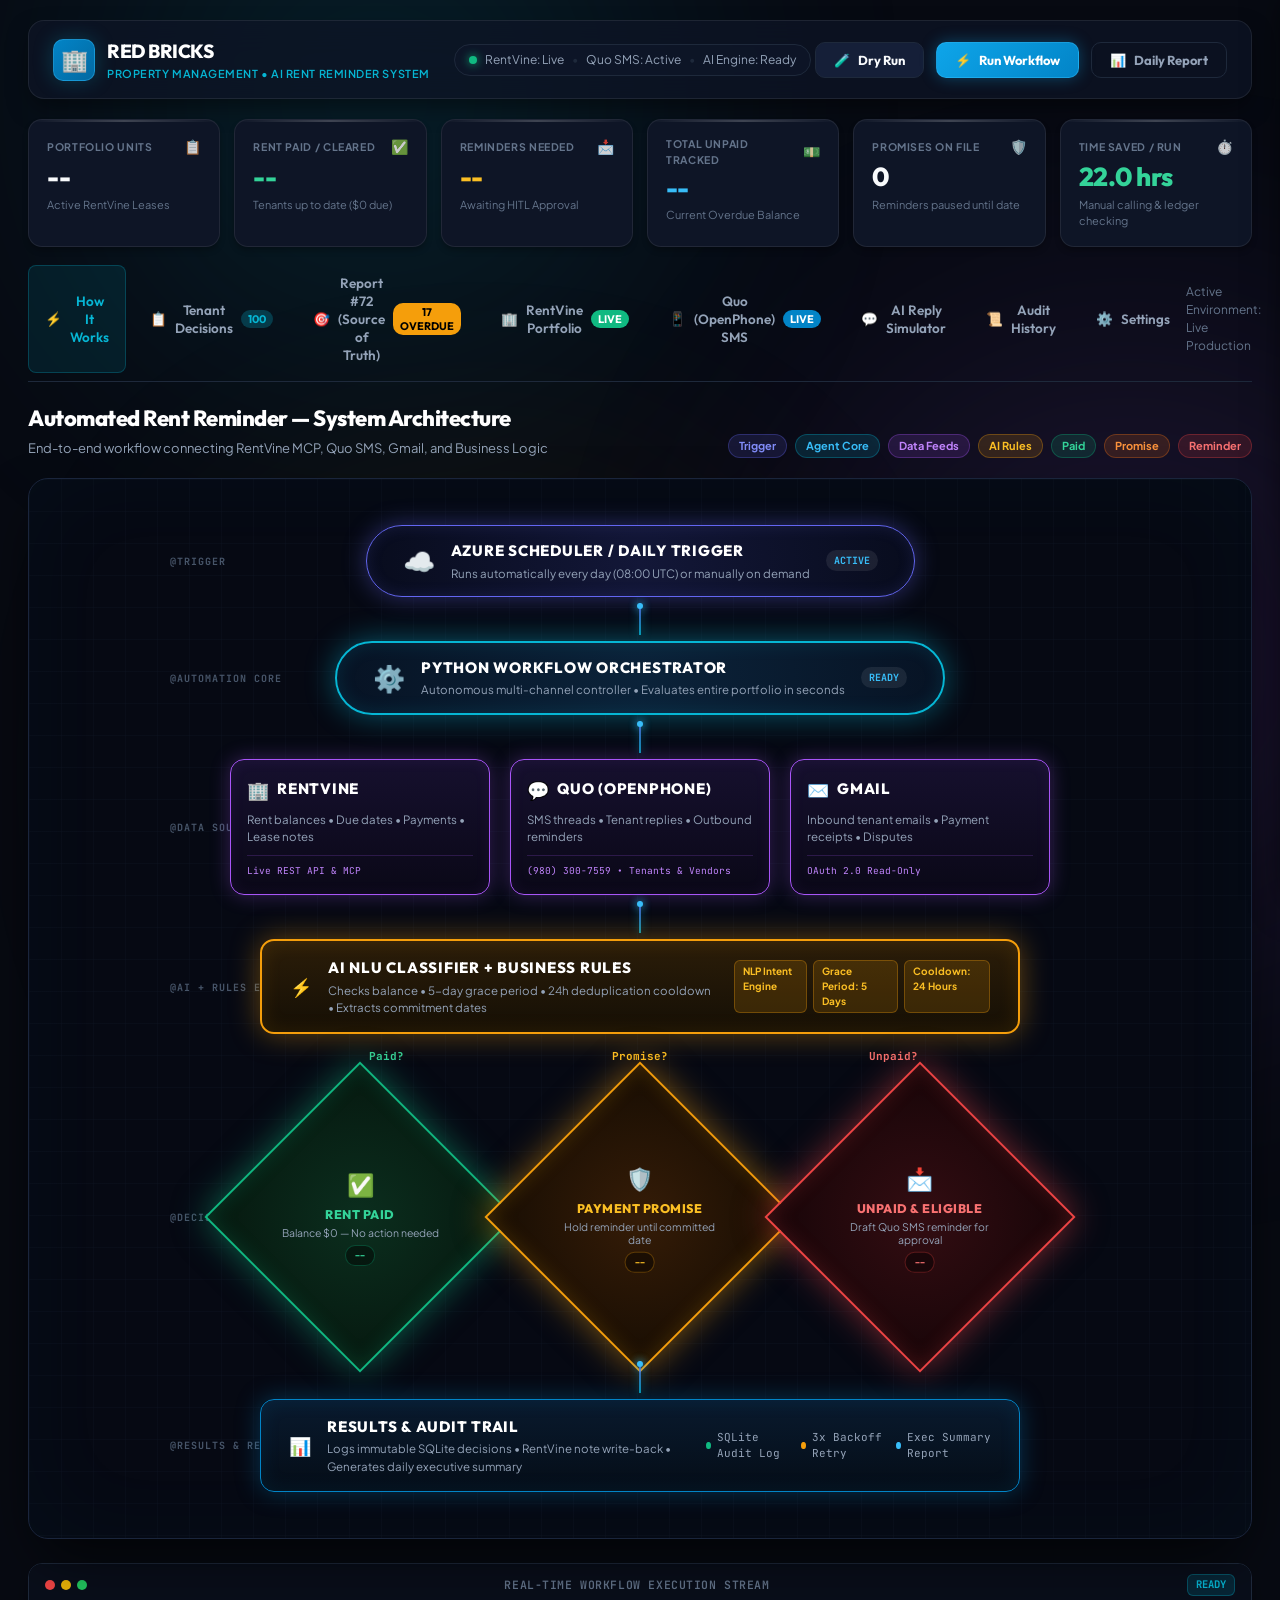
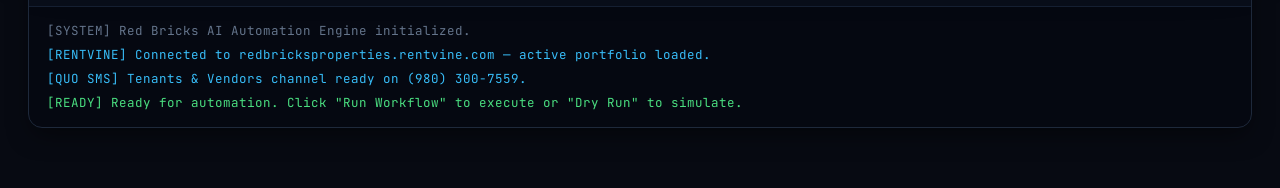
==== commit 0b98debb: "QUO SMS fixed" ====
--- a/web/index.html
+++ b/web/index.html
@@ -127,6 +127,10 @@
         <button class="nav-tab" data-tab="tenants">
           <span class="tab-icon">📋</span> Tenant Decisions
           <span class="tab-badge" id="badge-total-tenants">100</span>
+        </button>
+        <button class="nav-tab" data-tab="rentvine-report">
+          <span class="tab-icon">🎯</span> Report #72 (Source of Truth)
+          <span class="tab-badge" style="background:#f59e0b;color:#000;font-weight:700;">17 OVERDUE</span>
         </button>
         <button class="nav-tab" data-tab="rentvine-live">
           <span class="tab-icon">🏢</span> RentVine Portfolio
@@ -225,7 +229,7 @@
                   <div class="node-title">QUO (OPENPHONE)</div>
                 </div>
                 <div class="node-desc">SMS threads • Tenant replies • Outbound reminders</div>
-                <div class="node-meta-tag">+1 (667) 281-3879</div>
+                <div class="node-meta-tag">(980) 300-7559 • Tenants & Vendors</div>
               </div>
 
               <!-- Gmail -->
@@ -336,7 +340,7 @@
         <div class="terminal-body" id="workflow-console-output">
           <div class="log-line text-muted">[SYSTEM] Red Bricks AI Automation Engine initialized.</div>
           <div class="log-line text-info">[RENTVINE] Connected to redbricksproperties.rentvine.com — active portfolio loaded.</div>
-          <div class="log-line text-info">[QUO SMS] OpenPhone channel ready on +1 (667) 281-3879.</div>
+          <div class="log-line text-info">[QUO SMS] Tenants & Vendors channel ready on (980) 300-7559.</div>
           <div class="log-line text-success">[READY] Ready for automation. Click "Run Workflow" to execute or "Dry Run" to simulate.</div>
         </div>
       </section>
@@ -412,6 +416,122 @@
       </div>
     </main>
 
+    <!-- TAB: RENTVINE REPORT #72 (AUTHORITATIVE SOURCE OF TRUTH) -->
+    <main class="tab-content" id="tab-rentvine-report">
+      <div class="content-header" style="margin-bottom:20px;">
+        <div>
+          <div style="display:flex;align-items:center;gap:12px;margin-bottom:6px;">
+            <h1 class="page-title" style="margin:0;">RentVine Report #72: Lease Balances</h1>
+            <span class="badge" style="background:#f59e0b22;color:#f59e0b;border:1px solid #f59e0b55;padding:4px 12px;border-radius:20px;font-size:12px;font-weight:700;">
+              AUTHORITATIVE SOURCE OF TRUTH
+            </span>
+          </div>
+          <p class="page-subtitle">
+            Saved Report: <strong>"Rent Rem Praveen"</strong> (Report ID: 72, Type: 28) • Only active tenants in this report are eligible for rent reminder notifications.
+          </p>
+        </div>
+        <div style="display:flex;gap:10px;">
+          <a href="https://redbricksproperties.rentvine.com/reports/lease-balances?reportID=72" target="_blank" class="btn btn-secondary" style="text-decoration:none;display:flex;align-items:center;gap:6px;">
+            <span>🔗 Open in RentVine</span>
+          </a>
+          <button id="btn-sync-report-72" class="btn btn-primary" style="display:flex;align-items:center;gap:6px;">
+            <span>🔄 Sync & Validate Now</span>
+          </button>
+        </div>
+      </div>
+
+      <!-- Criteria & Applied Filters Banner -->
+      <div style="background:rgba(30,41,59,0.7);border:1px solid #334155;border-radius:14px;padding:20px 24px;margin-bottom:24px;">
+        <div style="display:flex;align-items:center;justify-content:space-between;margin-bottom:14px;flex-wrap:wrap;gap:10px;">
+          <div style="display:flex;align-items:center;gap:10px;">
+            <span style="font-size:20px;">🎯</span>
+            <span style="font-weight:700;font-size:15px;color:#f8fafc;">Applied Criteria & Filter Rules in Report #72</span>
+          </div>
+          <span style="font-size:12px;color:#94a3b8;">Strictly applied before drafting or dispatching reminders</span>
+        </div>
+        <div style="display:grid;grid-template-columns:repeat(auto-fit, minmax(220px, 1fr));gap:14px;" id="report-72-filters-container">
+          <div style="background:#0f172a;border:1px solid #1e293b;border-radius:10px;padding:12px 16px;">
+            <div style="font-size:11px;color:#64748b;text-transform:uppercase;font-weight:600;">1. Lease Status</div>
+            <div style="font-size:13px;font-weight:600;color:#38bdf8;margin-top:4px;">Not In: Pending, Closed, Closed - Moved Out</div>
+            <div style="font-size:11px;color:#94a3b8;margin-top:2px;">Strictly excludes inactive or pending leases</div>
+          </div>
+          <div style="background:#0f172a;border:1px solid #1e293b;border-radius:10px;padding:12px 16px;">
+            <div style="font-size:11px;color:#64748b;text-transform:uppercase;font-weight:600;">2. Unit Status</div>
+            <div style="font-size:13px;font-weight:600;color:#38bdf8;margin-top:4px;">Equals: Any</div>
+            <div style="font-size:11px;color:#94a3b8;margin-top:2px;">Includes all occupied units</div>
+          </div>
+          <div style="background:#0f172a;border:1px solid #1e293b;border-radius:10px;padding:12px 16px;">
+            <div style="font-size:11px;color:#64748b;text-transform:uppercase;font-weight:600;">3. As of Date</div>
+            <div style="font-size:13px;font-weight:600;color:#38bdf8;margin-top:4px;">Is Today (Current)</div>
+            <div style="font-size:11px;color:#94a3b8;margin-top:2px;">Real-time ledger state evaluation</div>
+          </div>
+          <div style="background:#0f172a;border:1px solid #1e293b;border-radius:10px;padding:12px 16px;">
+            <div style="font-size:11px;color:#64748b;text-transform:uppercase;font-weight:600;">4. Delinquency Threshold</div>
+            <div style="font-size:13px;font-weight:600;color:#f59e0b;margin-top:4px;">Total Past Due != $0.00</div>
+            <div style="font-size:11px;color:#94a3b8;margin-top:2px;">Zero-balance accounts excluded</div>
+          </div>
+        </div>
+      </div>
+
+      <!-- Report Totals Ribbon -->
+      <div class="kpi-ribbon" style="margin-bottom:24px;">
+        <div class="kpi-card">
+          <div class="kpi-header"><span class="kpi-title">REPORT RECORD COUNT</span><span class="kpi-icon">📋</span></div>
+          <div class="kpi-value highlight-cyan" id="rpt72-count">17</div>
+          <div class="kpi-subtext">Delinquent accounts in RentVine</div>
+        </div>
+        <div class="kpi-card">
+          <div class="kpi-header"><span class="kpi-title">TOTAL PAST DUE AMOUNT</span><span class="kpi-icon">💵</span></div>
+          <div class="kpi-value highlight-amber" id="rpt72-past-due-total">$30,023.22</div>
+          <div class="kpi-subtext">Combined ledger delinquency</div>
+        </div>
+        <div class="kpi-card">
+          <div class="kpi-header"><span class="kpi-title">PAST DUE RENT AMOUNT</span><span class="kpi-icon">🏠</span></div>
+          <div class="kpi-value highlight-emerald" id="rpt72-past-due-rent">$27,293.24</div>
+          <div class="kpi-subtext">Pure unpaid monthly rent</div>
+        </div>
+        <div class="kpi-card">
+          <div class="kpi-header"><span class="kpi-title">TOTAL BALANCE DUE</span><span class="kpi-icon">💳</span></div>
+          <div class="kpi-value" id="rpt72-total-balance">$30,115.26</div>
+          <div class="kpi-subtext">Rent + fees + utilities</div>
+        </div>
+      </div>
+
+      <!-- Table of All 17 Tenants from Report #72 -->
+      <div class="table-container" style="margin-bottom:28px;">
+        <div class="table-header" style="padding:16px 20px;border-bottom:1px solid #334155;display:flex;justify-content:space-between;align-items:center;flex-wrap:wrap;gap:12px;">
+          <div>
+            <h3 style="margin:0;font-size:16px;color:#f8fafc;">📋 Active Overdue Tenants (Extracted from Report #72)</h3>
+            <p style="margin:4px 0 0;font-size:12px;color:#94a3b8;">
+              Live data extracted directly from RentVine. Shows exact contact info, property/unit, rent balances, and reminder eligibility.
+            </p>
+          </div>
+          <div style="font-size:12px;color:#38bdf8;font-weight:600;" id="rpt72-sync-status">
+            ✓ 17 Authoritative Records Loaded
+          </div>
+        </div>
+        <table class="data-table" id="report-72-table">
+          <thead>
+            <tr>
+              <th style="width:50px;">#</th>
+              <th>Lease ID</th>
+              <th>Tenant Name & Contact</th>
+              <th>Property / Unit</th>
+              <th>Monthly Rent</th>
+              <th>Past Due Rent</th>
+              <th>Total Past Due</th>
+              <th>Total Due</th>
+              <th>Lease Status</th>
+              <th>Reminder Eligibility</th>
+            </tr>
+          </thead>
+          <tbody id="report-72-tbody">
+            <tr><td colspan="10" style="text-align:center;padding:24px;color:#94a3b8;">Loading Report #72 data...</td></tr>
+          </tbody>
+        </table>
+      </div>
+    </main>
+
     <!-- TAB 3: SMS REMINDER CENTER (QUO / OPENPHONE) -->
     <main class="tab-content" id="tab-quo-live">
       <div class="content-header" style="margin-bottom:20px;">
@@ -443,12 +563,38 @@
         </div>
       </div>
 
+      <!-- Quo Inboxes Switcher Bar -->
+      <div style="background:#1e293b;border:1px solid #334155;border-radius:14px;padding:12px 18px;margin-bottom:20px;display:flex;align-items:center;justify-content:space-between;flex-wrap:wrap;gap:12px;">
+        <div style="display:flex;align-items:center;gap:10px;flex-wrap:wrap;">
+          <span style="font-weight:700;font-size:12px;color:#94a3b8;text-transform:uppercase;letter-spacing:0.5px;">Quo Inboxes:</span>
+          <div id="quo-inbox-pills" style="display:flex;gap:8px;flex-wrap:wrap;">
+            <button id="quo-line-btn-tenants" onclick="window.appCtrl.selectQuoLine('tenants')" 
+              style="background:linear-gradient(135deg,#0284c7,#0369a1);color:#fff;border:1px solid #38bdf8;border-radius:20px;padding:6px 14px;font-size:12px;font-weight:700;cursor:pointer;display:flex;align-items:center;gap:6px;box-shadow:0 2px 8px rgba(2,132,199,0.35);">
+              🏢 Tenants & Vendors <span style="background:rgba(255,255,255,0.22);padding:2px 7px;border-radius:10px;font-size:11px;">(980) 300-7559</span>
+              <span style="background:#10b981;color:#0f172a;padding:2px 6px;border-radius:8px;font-size:10px;font-weight:800;">RENT REMINDERS</span>
+            </button>
+            <button id="quo-line-btn-landlords" onclick="window.appCtrl.selectQuoLine('landlords')" 
+              style="background:#0f172a;color:#cbd5e1;border:1px solid #334155;border-radius:20px;padding:6px 14px;font-size:12px;font-weight:600;cursor:pointer;display:flex;align-items:center;gap:6px;">
+              🏠 Landlords <span style="background:rgba(255,255,255,0.08);padding:2px 7px;border-radius:10px;font-size:11px;">(980) 300-1196</span>
+            </button>
+            <button id="quo-line-btn-primary" onclick="window.appCtrl.selectQuoLine('primary')" 
+              style="background:#0f172a;color:#94a3b8;border:1px solid #334155;border-radius:20px;padding:6px 14px;font-size:12px;font-weight:600;cursor:pointer;display:flex;align-items:center;gap:6px;">
+              📞 Primary <span style="background:rgba(255,255,255,0.08);padding:2px 7px;border-radius:10px;font-size:11px;">(667) 281-3879</span>
+              <span style="color:#eab308;font-size:10px;">(Isolated)</span>
+            </button>
+          </div>
+        </div>
+        <div id="quo-active-line-badge" style="font-size:12px;color:#38bdf8;background:rgba(56,189,248,0.1);padding:4px 10px;border-radius:8px;border:1px solid rgba(56,189,248,0.3);">
+          Active Sender Line: <strong>(980) 300-7559</strong> (Tenants & Vendors)
+        </div>
+      </div>
+
       <!-- Quo Details Ribbon -->
       <div class="kpi-ribbon" style="margin-bottom: 24px;">
         <div class="kpi-card">
-          <div class="kpi-header"><span class="kpi-title">DEDICATED QUO NUMBER</span><span class="kpi-icon">📱</span></div>
-          <div class="kpi-value" id="quo-phone-display" style="font-size:20px;letter-spacing:0.5px;">+1 (667) 281-3879</div>
-          <div class="kpi-subtext">OpenPhone ID: PNz3t43PKv</div>
+          <div class="kpi-header"><span class="kpi-title" id="quo-line-kpi-title">TENANTS & VENDORS SENDER</span><span class="kpi-icon">📱</span></div>
+          <div class="kpi-value highlight-cyan" id="quo-phone-display" style="font-size:20px;letter-spacing:0.5px;">(980) 300-7559</div>
+          <div class="kpi-subtext" id="quo-phone-subtext">OpenPhone ID: PNnMjdTFVO • Rent Reminders & Follow-ups</div>
         </div>
 
         <div class="kpi-card">
@@ -871,16 +1017,24 @@
 
         <!-- Quo (OpenPhone) -->
         <div class="settings-card">
-          <div class="card-badge">Live Active</div>
-          <h3>💬 Quo (OpenPhone) SMS Channel</h3>
-          <p class="settings-desc">AI-powered business communication line for rent reminders and tenant replies.</p>
+          <div class="card-badge">Live Multi-Line</div>
+          <h3>💬 Quo (OpenPhone) SMS Channels</h3>
+          <p class="settings-desc">Dedicated business numbers routed by recipient type according to Quo messaging app configuration.</p>
           <div class="form-group">
             <label>API Endpoint:</label>
             <input type="text" class="form-control" value="https://api.openphone.com/v1" readonly>
           </div>
           <div class="form-group">
-            <label>Dedicated Phone Number ID:</label>
-            <input type="text" class="form-control" value="PNz3t43PKv (+1 667 281-3879)" readonly>
+            <label>1. Tenant Rent Reminders & Follow-ups (Tenants & Vendors inbox):</label>
+            <input type="text" class="form-control" value="(980) 300-7559 — OpenPhone ID: PNnMjdTFVO" readonly style="color:#38bdf8;font-weight:700;">
+          </div>
+          <div class="form-group">
+            <label>2. Landlord Communications & Updates (Landlords inbox):</label>
+            <input type="text" class="form-control" value="(980) 300-1196 — OpenPhone ID: PNTDARdwBh" readonly style="color:#10b981;font-weight:700;">
+          </div>
+          <div class="form-group">
+            <label>3. Primary Number (General inbox — isolated):</label>
+            <input type="text" class="form-control" value="(667) 281-3879 — OpenPhone ID: PNz3t43PKv (Isolated)" readonly style="color:#94a3b8;">
           </div>
           <div class="form-group">
             <label>HITL Mode:</label>
